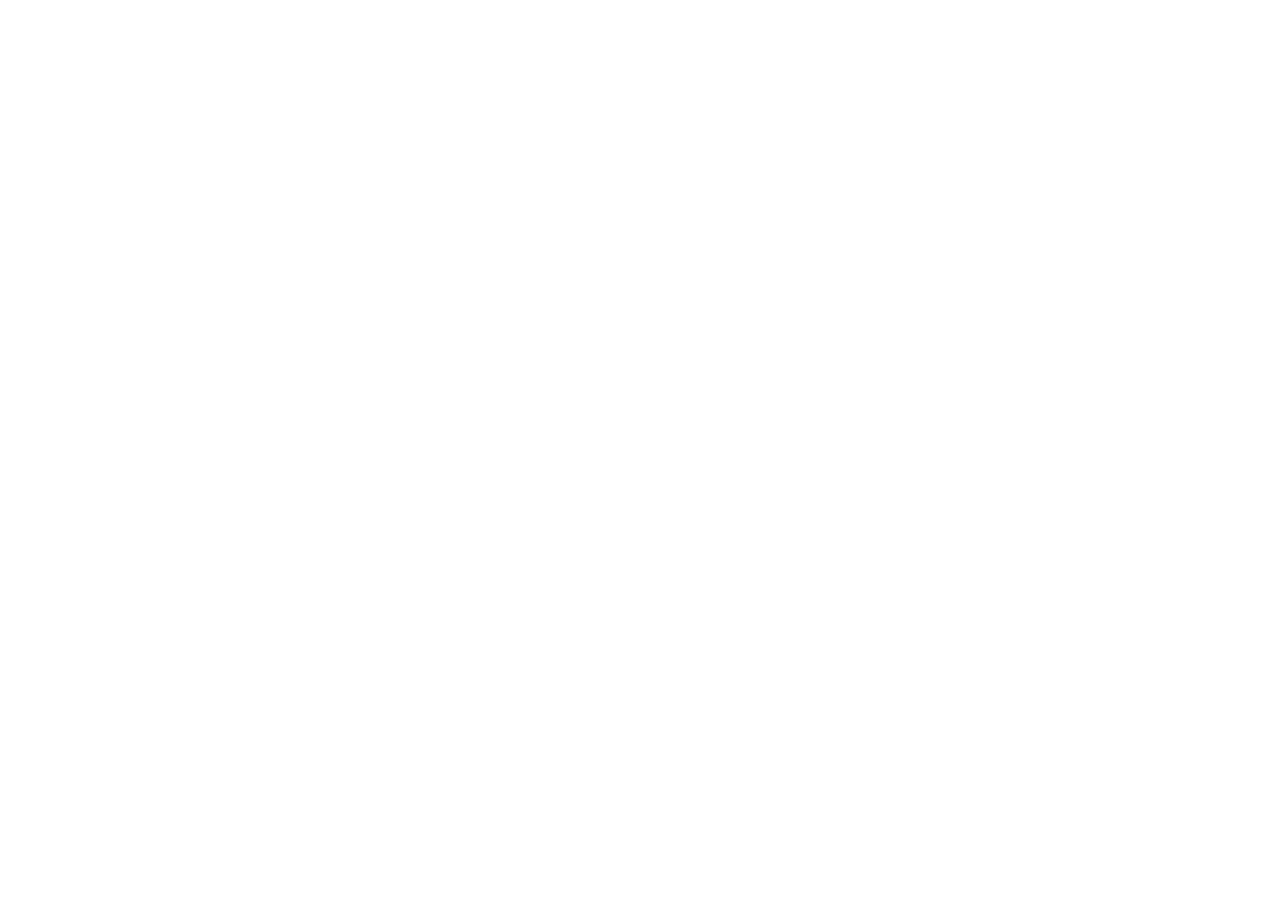
==== index.html @ e2d51957 "Initial commit. Before project begins." ====
<!DOCTYPE html>
<html lang="en">
<head>
    <meta charset="UTF-8">
    <meta name="viewport" content="width=device-width, initial-scale=1.0">
    <title>E-Commerce Website</title>
</head>
<body>
    
</body>
</html>
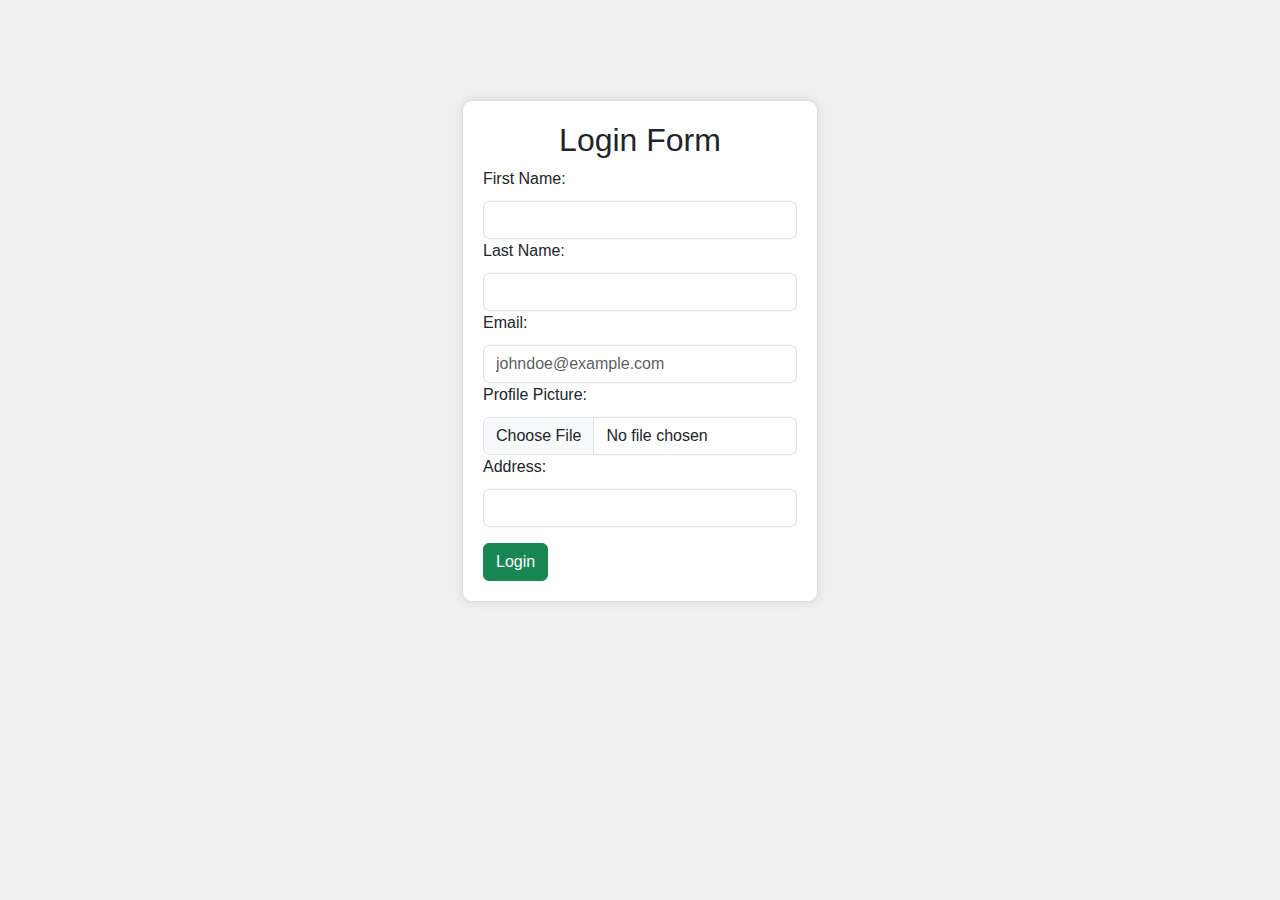
==== commit 85a022aa: "Update: Commit after signup of user, details is stored into localstorage then open dashboard. Dashbo" ====
--- a/index.html
+++ b/index.html
@@ -4,8 +4,56 @@
     <meta charset="UTF-8">
     <meta name="viewport" content="width=device-width, initial-scale=1.0">
     <title>E-Commerce Website</title>
+    <link href="https://cdn.jsdelivr.net/npm/bootstrap@5.3.3/dist/css/bootstrap.min.css" rel="stylesheet" integrity="sha384-QWTKZyjpPEjISv5WaRU9OFeRpok6YctnYmDr5pNlyT2bRjXh0JMhjY6hW+ALEwIH" crossorigin="anonymous">
+    <link rel="stylesheet" href="style.css">
 </head>
 <body>
+    <div class="container">
+        <div class="row justify-content-center">
+            <div class="col-md-4">
+                <div class="login-container">
+                    <h2 class="text-center">Login Form</h2>
+
+
+                    <form id="login-form">
+
+
+                        <div class="form-group">
+                            <label for="firstname" class="">First Name:</label>
+                            <input type="text" id="firstname" name="firstname" class="form-control">
+                        </div>
+
+
+                        <div class="form-group">
+                            <label for="lastname">Last Name:</label>
+                            <input type="text" id="lastname" name="lastname" class="form-control">
+                        </div>
+
+                        <div class="form-group">
+                            <label for="email">Email:</label>
+                            <input type="email" id="email" name="email" class="form-control" placeholder="johndoe@example.com">
+                        </div>
+
+                        <div class="form-group">
+                            <label for="image">Profile Picture:</label>
+                            <input type="file" id="image" name="image" class="form-control">
+                        </div>
+
+                        <div class="form-group">
+                            <label for="address">Address:</label>
+                            <input type="text" id="address" name="lastname" class="form-control">
+                        </div>
+
+
+                        <button type="" class="btn btn-success btn-block mt-3" onclick="getData()">Login</button>
+                    </form>
+                </div>
+            </div>
+        </div>
+    </div>
+
     
+    <script src="https://cdn.jsdelivr.net/npm/bootstrap@5.3.3/dist/js/bootstrap.bundle.min.js" integrity="sha384-YvpcrYf0tY3lHB60NNkmXc5s9fDVZLESaAA55NDzOxhy9GkcIdslK1eN7N6jIeHz" crossorigin="anonymous"></script>
+    <script src="script.js"></script>
 </body>
 </html>--- a/style.css
+++ b/style.css
@@ -0,0 +1,25 @@
+body {
+    font-family: Arial, sans-serif;
+    background-color: #f0f0f0;
+}
+
+.container {
+    margin-top: 100px;
+}
+
+.login-container {
+    padding: 20px;
+    background-color: #fff;
+    border: 1px solid #ddd;
+    border-radius: 10px;
+    box-shadow: 0 0 10px rgba(0, 0, 0, 0.1);
+}
+
+.form-control {
+    margin-top: 10px;
+}
+
+#error-message {
+    font-size: 14px;
+    margin-top: 10px;
+}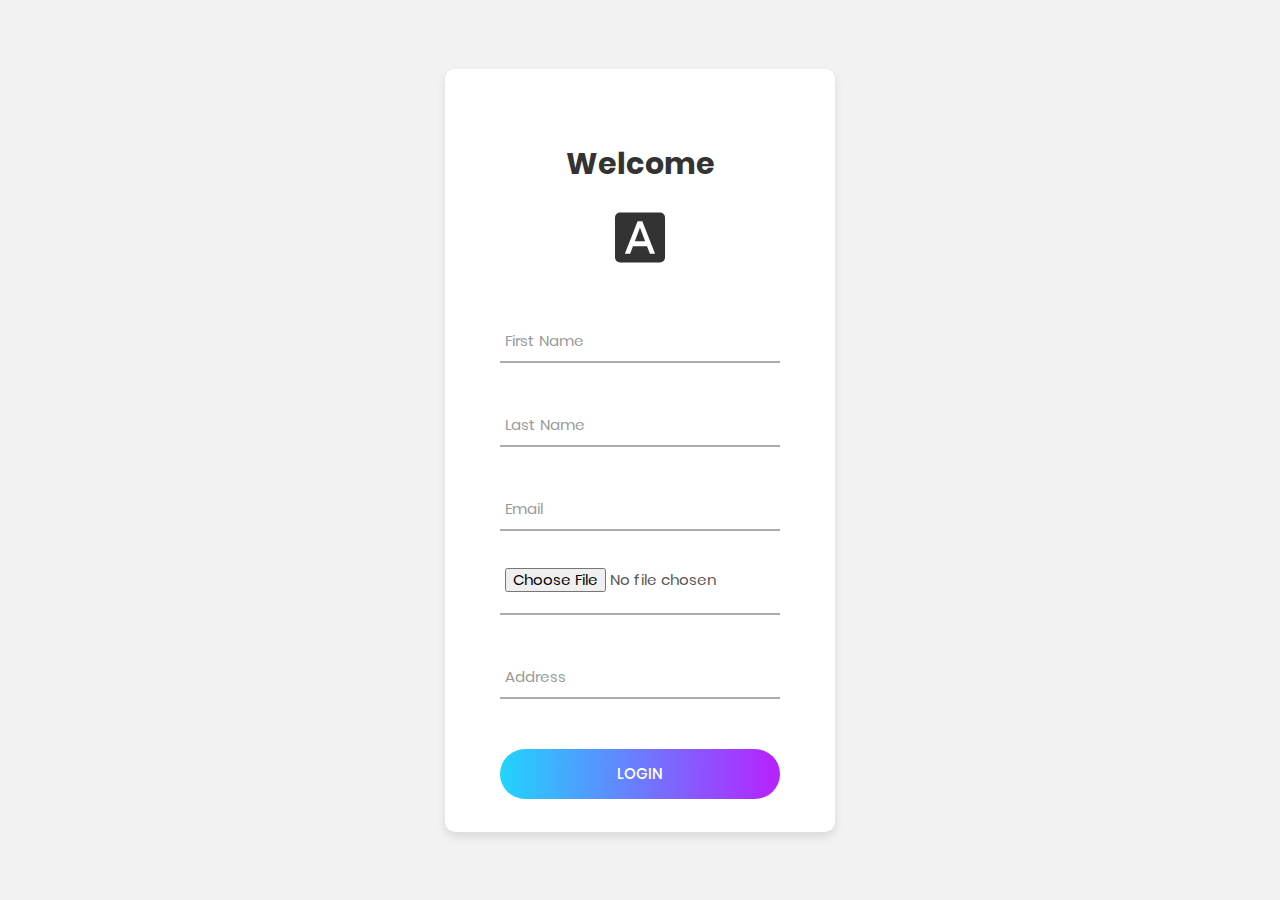
==== commit 1da5dd8c: "Update: Probably the final edit." ====
--- a/index.html
+++ b/index.html
@@ -4,54 +4,99 @@
     <meta charset="UTF-8">
     <meta name="viewport" content="width=device-width, initial-scale=1.0">
     <title>E-Commerce Website</title>
+
+    <link rel="shortcut icon" href="favicon.ico" type="image/x-icon">
+    <link rel="stylesheet" type="text/css" href="vendor/bootstrap/css/bootstrap.min.css">
+    <link rel="stylesheet" type="text/css" href="fonts/font-awesome-4.7.0/css/font-awesome.min.css">
+    <link rel="stylesheet" type="text/css" href="fonts/iconic/css/material-design-iconic-font.min.css">
+    <link rel="stylesheet" type="text/css" href="vendor/animate/animate.css">
+    <link rel="stylesheet" type="text/css" href="vendor/animsition/css/animsition.min.css">
+    <link rel="stylesheet" type="text/css" href="vendor/css-hamburgers/hamburgers.min.css">
+    <link rel="stylesheet" type="text/css" href="vendor/select2/select2.min.css">
+    <link rel="stylesheet" type="text/css" href="vendor/daterangepicker/daterangepicker.css">
+    <link rel="stylesheet" type="text/css" href="css/util.css">
+	<link rel="stylesheet" type="text/css" href="./css/main.css">
+
     <link href="https://cdn.jsdelivr.net/npm/bootstrap@5.3.3/dist/css/bootstrap.min.css" rel="stylesheet" integrity="sha384-QWTKZyjpPEjISv5WaRU9OFeRpok6YctnYmDr5pNlyT2bRjXh0JMhjY6hW+ALEwIH" crossorigin="anonymous">
     <link rel="stylesheet" href="style.css">
 </head>
 <body>
-    <div class="container">
-        <div class="row justify-content-center">
-            <div class="col-md-4">
-                <div class="login-container">
-                    <h2 class="text-center">Login Form</h2>
+    <div class="limiter">
+		<div class="container-login100">
+			<div class="wrap-login100">
+				<form class="login100-form validate-form" id="login-form">
+					<span class="login100-form-title p-b-26">
+						Welcome
+					</span>
+					<span class="login100-form-title p-b-48">
+						<i class="zmdi zmdi-font"></i>
+					</span>
 
 
-                    <form id="login-form">
+                    <div class="wrap-input100">
+						<input class="input100" type="text" name="firstname" id="firstname">
+						<span class="focus-input100" data-placeholder="First Name"></span>
+					</div>
+
+                    <div class="wrap-input100">
+						<input class="input100" type="text" name="lastname" id="lastname">
+						<span class="focus-input100" data-placeholder="Last Name"></span>
+					</div>
+
+                    <div class="wrap-input100 validate-input" data-validate = "Valid email is: a@b.c">
+						<input class="input100" type="text" name="email" id="email">
+						<span class="focus-input100" data-placeholder="Email"></span>
+					</div>
+
+                    <div class="wrap-input100">
+						<input class="input100" type="file" name="image" id="image">
+						<span class="focus-input100"></span>
+					</div>
+
+					<div class="wrap-input100">
+						<input class="input100" type="text" name="address" id="address">
+						<span class="focus-input100" data-placeholder="Address"></span>
+					</div>
+
+					<div class="container-login100-form-btn">
+						<div class="wrap-login100-form-btn">
+							<div class="login100-form-bgbtn"></div>
+							<button class="login100-form-btn" onclick="getData()">
+								Login
+							</button>
+						</div>
+					</div>
 
 
-                        <div class="form-group">
-                            <label for="firstname" class="">First Name:</label>
-                            <input type="text" id="firstname" name="firstname" class="form-control">
-                        </div>
+					<!-- <div class="text-center p-t-115">
+						<span class="txt1">
+							Don’t have an account?
+						</span>
+
+						<a class="txt2" href="#">
+							Sign Up
+						</a>
+					</div> -->
+				</form>
+			</div>
+		</div>
+	</div>
+
+    <div id="dropDownSelect1"></div>
 
 
-                        <div class="form-group">
-                            <label for="lastname">Last Name:</label>
-                            <input type="text" id="lastname" name="lastname" class="form-control">
-                        </div>
 
-                        <div class="form-group">
-                            <label for="email">Email:</label>
-                            <input type="email" id="email" name="email" class="form-control" placeholder="johndoe@example.com">
-                        </div>
+    
 
-                        <div class="form-group">
-                            <label for="image">Profile Picture:</label>
-                            <input type="file" id="image" name="image" class="form-control">
-                        </div>
-
-                        <div class="form-group">
-                            <label for="address">Address:</label>
-                            <input type="text" id="address" name="lastname" class="form-control">
-                        </div>
-
-
-                        <button type="" class="btn btn-success btn-block mt-3" onclick="getData()">Login</button>
-                    </form>
-                </div>
-            </div>
-        </div>
-    </div>
-
+    <script src="./vendor/jquery/jquery-3.2.1.min.js"></script>
+    <script src="./vendor/animsition/js/animsition.min.js"></script>
+    <script src="vendor/bootstrap/js/popper.js"></script>
+	<script src="vendor/bootstrap/js/bootstrap.min.js"></script>
+    <script src="vendor/select2/select2.min.js"></script>
+    <script src="vendor/daterangepicker/moment.min.js"></script>
+	<script src="vendor/daterangepicker/daterangepicker.js"></script>
+    <script src="vendor/countdowntime/countdowntime.js"></script>
+    <script src="js/main.js"></script>
     
     <script src="https://cdn.jsdelivr.net/npm/bootstrap@5.3.3/dist/js/bootstrap.bundle.min.js" integrity="sha384-YvpcrYf0tY3lHB60NNkmXc5s9fDVZLESaAA55NDzOxhy9GkcIdslK1eN7N6jIeHz" crossorigin="anonymous"></script>
     <script src="script.js"></script>
--- a/fonts/iconic/css/material-design-iconic-font.min.css
+++ b/fonts/iconic/css/material-design-iconic-font.min.css
@@ -0,0 +1 @@
+@font-face{font-family:Material-Design-Iconic-Font;src:url(../fonts/Material-Design-Iconic-Font.woff2?v=2.2.0) format('woff2'),url(../fonts/Material-Design-Iconic-Font.woff?v=2.2.0) format('woff'),url(../fonts/Material-Design-Iconic-Font.ttf?v=2.2.0) format('truetype')}.zmdi{display:inline-block;font:normal normal normal 14px/1 'Material-Design-Iconic-Font';font-size:inherit;text-rendering:auto;-webkit-font-smoothing:antialiased;-moz-osx-font-smoothing:grayscale}.zmdi-hc-lg{font-size:1.33333333em;line-height:.75em;vertical-align:-15%}.zmdi-hc-2x{font-size:2em}.zmdi-hc-3x{font-size:3em}.zmdi-hc-4x{font-size:4em}.zmdi-hc-5x{font-size:5em}.zmdi-hc-fw{width:1.28571429em;text-align:center}.zmdi-hc-ul{padding-left:0;margin-left:2.14285714em;list-style-type:none}.zmdi-hc-ul>li{position:relative}.zmdi-hc-li{position:absolute;left:-2.14285714em;width:2.14285714em;top:.14285714em;text-align:center}.zmdi-hc-li.zmdi-hc-lg{left:-1.85714286em}.zmdi-hc-border{padding:.1em .25em;border:solid .1em #9e9e9e;border-radius:2px}.zmdi-hc-border-circle{padding:.1em .25em;border:solid .1em #9e9e9e;border-radius:50%}.zmdi.pull-left{float:left;margin-right:.15em}.zmdi.pull-right{float:right;margin-left:.15em}.zmdi-hc-spin{-webkit-animation:zmdi-spin 1.5s infinite linear;animation:zmdi-spin 1.5s infinite linear}.zmdi-hc-spin-reverse{-webkit-animation:zmdi-spin-reverse 1.5s infinite linear;animation:zmdi-spin-reverse 1.5s infinite linear}@-webkit-keyframes zmdi-spin{0%{-webkit-transform:rotate(0deg);transform:rotate(0deg)}100%{-webkit-transform:rotate(359deg);transform:rotate(359deg)}}@keyframes zmdi-spin{0%{-webkit-transform:rotate(0deg);transform:rotate(0deg)}100%{-webkit-transform:rotate(359deg);transform:rotate(359deg)}}@-webkit-keyframes zmdi-spin-reverse{0%{-webkit-transform:rotate(0deg);transform:rotate(0deg)}100%{-webkit-transform:rotate(-359deg);transform:rotate(-359deg)}}@keyframes zmdi-spin-reverse{0%{-webkit-transform:rotate(0deg);transform:rotate(0deg)}100%{-webkit-transform:rotate(-359deg);transform:rotate(-359deg)}}.zmdi-hc-rotate-90{-webkit-transform:rotate(90deg);-ms-transform:rotate(90deg);transform:rotate(90deg)}.zmdi-hc-rotate-180{-webkit-transform:rotate(180deg);-ms-transform:rotate(180deg);transform:rotate(180deg)}.zmdi-hc-rotate-270{-webkit-transform:rotate(270deg);-ms-transform:rotate(270deg);transform:rotate(270deg)}.zmdi-hc-flip-horizontal{-webkit-transform:scale(-1,1);-ms-transform:scale(-1,1);transform:scale(-1,1)}.zmdi-hc-flip-vertical{-webkit-transform:scale(1,-1);-ms-transform:scale(1,-1);transform:scale(1,-1)}.zmdi-hc-stack{position:relative;display:inline-block;width:2em;height:2em;line-height:2em;vertical-align:middle}.zmdi-hc-stack-1x,.zmdi-hc-stack-2x{position:absolute;left:0;width:100%;text-align:center}.zmdi-hc-stack-1x{line-height:inherit}.zmdi-hc-stack-2x{font-size:2em}.zmdi-hc-inverse{color:#fff}.zmdi-3d-rotation:before{content:'\f101'}.zmdi-airplane-off:before{content:'\f102'}.zmdi-airplane:before{content:'\f103'}.zmdi-album:before{content:'\f104'}.zmdi-archive:before{content:'\f105'}.zmdi-assignment-account:before{content:'\f106'}.zmdi-assignment-alert:before{content:'\f107'}.zmdi-assignment-check:before{content:'\f108'}.zmdi-assignment-o:before{content:'\f109'}.zmdi-assignment-return:before{content:'\f10a'}.zmdi-assignment-returned:before{content:'\f10b'}.zmdi-assignment:before{content:'\f10c'}.zmdi-attachment-alt:before{content:'\f10d'}.zmdi-attachment:before{content:'\f10e'}.zmdi-audio:before{content:'\f10f'}.zmdi-badge-check:before{content:'\f110'}.zmdi-balance-wallet:before{content:'\f111'}.zmdi-balance:before{content:'\f112'}.zmdi-battery-alert:before{content:'\f113'}.zmdi-battery-flash:before{content:'\f114'}.zmdi-battery-unknown:before{content:'\f115'}.zmdi-battery:before{content:'\f116'}.zmdi-bike:before{content:'\f117'}.zmdi-block-alt:before{content:'\f118'}.zmdi-block:before{content:'\f119'}.zmdi-boat:before{content:'\f11a'}.zmdi-book-image:before{content:'\f11b'}.zmdi-book:before{content:'\f11c'}.zmdi-bookmark-outline:before{content:'\f11d'}.zmdi-bookmark:before{content:'\f11e'}.zmdi-brush:before{content:'\f11f'}.zmdi-bug:before{content:'\f120'}.zmdi-bus:before{content:'\f121'}.zmdi-cake:before{content:'\f122'}.zmdi-car-taxi:before{content:'\f123'}.zmdi-car-wash:before{content:'\f124'}.zmdi-car:before{content:'\f125'}.zmdi-card-giftcard:before{content:'\f126'}.zmdi-card-membership:before{content:'\f127'}.zmdi-card-travel:before{content:'\f128'}.zmdi-card:before{content:'\f129'}.zmdi-case-check:before{content:'\f12a'}.zmdi-case-download:before{content:'\f12b'}.zmdi-case-play:before{content:'\f12c'}.zmdi-case:before{content:'\f12d'}.zmdi-cast-connected:before{content:'\f12e'}.zmdi-cast:before{content:'\f12f'}.zmdi-chart-donut:before{content:'\f130'}.zmdi-chart:before{content:'\f131'}.zmdi-city-alt:before{content:'\f132'}.zmdi-city:before{content:'\f133'}.zmdi-close-circle-o:before{content:'\f134'}.zmdi-close-circle:before{content:'\f135'}.zmdi-close:before{content:'\f136'}.zmdi-cocktail:before{content:'\f137'}.zmdi-code-setting:before{content:'\f138'}.zmdi-code-smartphone:before{content:'\f139'}.zmdi-code:before{content:'\f13a'}.zmdi-coffee:before{content:'\f13b'}.zmdi-collection-bookmark:before{content:'\f13c'}.zmdi-collection-case-play:before{content:'\f13d'}.zmdi-collection-folder-image:before{content:'\f13e'}.zmdi-collection-image-o:before{content:'\f13f'}.zmdi-collection-image:before{content:'\f140'}.zmdi-collection-item-1:before{content:'\f141'}.zmdi-collection-item-2:before{content:'\f142'}.zmdi-collection-item-3:before{content:'\f143'}.zmdi-collection-item-4:before{content:'\f144'}.zmdi-collection-item-5:before{content:'\f145'}.zmdi-collection-item-6:before{content:'\f146'}.zmdi-collection-item-7:before{content:'\f147'}.zmdi-collection-item-8:before{content:'\f148'}.zmdi-collection-item-9-plus:before{content:'\f149'}.zmdi-collection-item-9:before{content:'\f14a'}.zmdi-collection-item:before{content:'\f14b'}.zmdi-collection-music:before{content:'\f14c'}.zmdi-collection-pdf:before{content:'\f14d'}.zmdi-collection-plus:before{content:'\f14e'}.zmdi-collection-speaker:before{content:'\f14f'}.zmdi-collection-text:before{content:'\f150'}.zmdi-collection-video:before{content:'\f151'}.zmdi-compass:before{content:'\f152'}.zmdi-cutlery:before{content:'\f153'}.zmdi-delete:before{content:'\f154'}.zmdi-dialpad:before{content:'\f155'}.zmdi-dns:before{content:'\f156'}.zmdi-drink:before{content:'\f157'}.zmdi-edit:before{content:'\f158'}.zmdi-email-open:before{content:'\f159'}.zmdi-email:before{content:'\f15a'}.zmdi-eye-off:before{content:'\f15b'}.zmdi-eye:before{content:'\f15c'}.zmdi-eyedropper:before{content:'\f15d'}.zmdi-favorite-outline:before{content:'\f15e'}.zmdi-favorite:before{content:'\f15f'}.zmdi-filter-list:before{content:'\f160'}.zmdi-fire:before{content:'\f161'}.zmdi-flag:before{content:'\f162'}.zmdi-flare:before{content:'\f163'}.zmdi-flash-auto:before{content:'\f164'}.zmdi-flash-off:before{content:'\f165'}.zmdi-flash:before{content:'\f166'}.zmdi-flip:before{content:'\f167'}.zmdi-flower-alt:before{content:'\f168'}.zmdi-flower:before{content:'\f169'}.zmdi-font:before{content:'\f16a'}.zmdi-fullscreen-alt:before{content:'\f16b'}.zmdi-fullscreen-exit:before{content:'\f16c'}.zmdi-fullscreen:before{content:'\f16d'}.zmdi-functions:before{content:'\f16e'}.zmdi-gas-station:before{content:'\f16f'}.zmdi-gesture:before{content:'\f170'}.zmdi-globe-alt:before{content:'\f171'}.zmdi-globe-lock:before{content:'\f172'}.zmdi-globe:before{content:'\f173'}.zmdi-graduation-cap:before{content:'\f174'}.zmdi-home:before{content:'\f175'}.zmdi-hospital-alt:before{content:'\f176'}.zmdi-hospital:before{content:'\f177'}.zmdi-hotel:before{content:'\f178'}.zmdi-hourglass-alt:before{content:'\f179'}.zmdi-hourglass-outline:before{content:'\f17a'}.zmdi-hourglass:before{content:'\f17b'}.zmdi-http:before{content:'\f17c'}.zmdi-image-alt:before{content:'\f17d'}.zmdi-image-o:before{content:'\f17e'}.zmdi-image:before{content:'\f17f'}.zmdi-inbox:before{content:'\f180'}.zmdi-invert-colors-off:before{content:'\f181'}.zmdi-invert-colors:before{content:'\f182'}.zmdi-key:before{content:'\f183'}.zmdi-label-alt-outline:before{content:'\f184'}.zmdi-label-alt:before{content:'\f185'}.zmdi-label-heart:before{content:'\f186'}.zmdi-label:before{content:'\f187'}.zmdi-labels:before{content:'\f188'}.zmdi-lamp:before{content:'\f189'}.zmdi-landscape:before{content:'\f18a'}.zmdi-layers-off:before{content:'\f18b'}.zmdi-layers:before{content:'\f18c'}.zmdi-library:before{content:'\f18d'}.zmdi-link:before{content:'\f18e'}.zmdi-lock-open:before{content:'\f18f'}.zmdi-lock-outline:before{content:'\f190'}.zmdi-lock:before{content:'\f191'}.zmdi-mail-reply-all:before{content:'\f192'}.zmdi-mail-reply:before{content:'\f193'}.zmdi-mail-send:before{content:'\f194'}.zmdi-mall:before{content:'\f195'}.zmdi-map:before{content:'\f196'}.zmdi-menu:before{content:'\f197'}.zmdi-money-box:before{content:'\f198'}.zmdi-money-off:before{content:'\f199'}.zmdi-money:before{content:'\f19a'}.zmdi-more-vert:before{content:'\f19b'}.zmdi-more:before{content:'\f19c'}.zmdi-movie-alt:before{content:'\f19d'}.zmdi-movie:before{content:'\f19e'}.zmdi-nature-people:before{content:'\f19f'}.zmdi-nature:before{content:'\f1a0'}.zmdi-navigation:before{content:'\f1a1'}.zmdi-open-in-browser:before{content:'\f1a2'}.zmdi-open-in-new:before{content:'\f1a3'}.zmdi-palette:before{content:'\f1a4'}.zmdi-parking:before{content:'\f1a5'}.zmdi-pin-account:before{content:'\f1a6'}.zmdi-pin-assistant:before{content:'\f1a7'}.zmdi-pin-drop:before{content:'\f1a8'}.zmdi-pin-help:before{content:'\f1a9'}.zmdi-pin-off:before{content:'\f1aa'}.zmdi-pin:before{content:'\f1ab'}.zmdi-pizza:before{content:'\f1ac'}.zmdi-plaster:before{content:'\f1ad'}.zmdi-power-setting:before{content:'\f1ae'}.zmdi-power:before{content:'\f1af'}.zmdi-print:before{content:'\f1b0'}.zmdi-puzzle-piece:before{content:'\f1b1'}.zmdi-quote:before{content:'\f1b2'}.zmdi-railway:before{content:'\f1b3'}.zmdi-receipt:before{content:'\f1b4'}.zmdi-refresh-alt:before{content:'\f1b5'}.zmdi-refresh-sync-alert:before{content:'\f1b6'}.zmdi-refresh-sync-off:before{content:'\f1b7'}.zmdi-refresh-sync:before{content:'\f1b8'}.zmdi-refresh:before{content:'\f1b9'}.zmdi-roller:before{content:'\f1ba'}.zmdi-ruler:before{content:'\f1bb'}.zmdi-scissors:before{content:'\f1bc'}.zmdi-screen-rotation-lock:before{content:'\f1bd'}.zmdi-screen-rotation:before{content:'\f1be'}.zmdi-search-for:before{content:'\f1bf'}.zmdi-search-in-file:before{content:'\f1c0'}.zmdi-search-in-page:before{content:'\f1c1'}.zmdi-search-replace:before{content:'\f1c2'}.zmdi-search:before{content:'\f1c3'}.zmdi-seat:before{content:'\f1c4'}.zmdi-settings-square:before{content:'\f1c5'}.zmdi-settings:before{content:'\f1c6'}.zmdi-shield-check:before{content:'\f1c7'}.zmdi-shield-security:before{content:'\f1c8'}.zmdi-shopping-basket:before{content:'\f1c9'}.zmdi-shopping-cart-plus:before{content:'\f1ca'}.zmdi-shopping-cart:before{content:'\f1cb'}.zmdi-sign-in:before{content:'\f1cc'}.zmdi-sort-amount-asc:before{content:'\f1cd'}.zmdi-sort-amount-desc:before{content:'\f1ce'}.zmdi-sort-asc:before{content:'\f1cf'}.zmdi-sort-desc:before{content:'\f1d0'}.zmdi-spellcheck:before{content:'\f1d1'}.zmdi-storage:before{content:'\f1d2'}.zmdi-store-24:before{content:'\f1d3'}.zmdi-store:before{content:'\f1d4'}.zmdi-subway:before{content:'\f1d5'}.zmdi-sun:before{content:'\f1d6'}.zmdi-tab-unselected:before{content:'\f1d7'}.zmdi-tab:before{content:'\f1d8'}.zmdi-tag-close:before{content:'\f1d9'}.zmdi-tag-more:before{content:'\f1da'}.zmdi-tag:before{content:'\f1db'}.zmdi-thumb-down:before{content:'\f1dc'}.zmdi-thumb-up-down:before{content:'\f1dd'}.zmdi-thumb-up:before{content:'\f1de'}.zmdi-ticket-star:before{content:'\f1df'}.zmdi-toll:before{content:'\f1e0'}.zmdi-toys:before{content:'\f1e1'}.zmdi-traffic:before{content:'\f1e2'}.zmdi-translate:before{content:'\f1e3'}.zmdi-triangle-down:before{content:'\f1e4'}.zmdi-triangle-up:before{content:'\f1e5'}.zmdi-truck:before{content:'\f1e6'}.zmdi-turning-sign:before{content:'\f1e7'}.zmdi-wallpaper:before{content:'\f1e8'}.zmdi-washing-machine:before{content:'\f1e9'}.zmdi-window-maximize:before{content:'\f1ea'}.zmdi-window-minimize:before{content:'\f1eb'}.zmdi-window-restore:before{content:'\f1ec'}.zmdi-wrench:before{content:'\f1ed'}.zmdi-zoom-in:before{content:'\f1ee'}.zmdi-zoom-out:before{content:'\f1ef'}.zmdi-alert-circle-o:before{content:'\f1f0'}.zmdi-alert-circle:before{content:'\f1f1'}.zmdi-alert-octagon:before{content:'\f1f2'}.zmdi-alert-polygon:before{content:'\f1f3'}.zmdi-alert-triangle:before{content:'\f1f4'}.zmdi-help-outline:before{content:'\f1f5'}.zmdi-help:before{content:'\f1f6'}.zmdi-info-outline:before{content:'\f1f7'}.zmdi-info:before{content:'\f1f8'}.zmdi-notifications-active:before{content:'\f1f9'}.zmdi-notifications-add:before{content:'\f1fa'}.zmdi-notifications-none:before{content:'\f1fb'}.zmdi-notifications-off:before{content:'\f1fc'}.zmdi-notifications-paused:before{content:'\f1fd'}.zmdi-notifications:before{content:'\f1fe'}.zmdi-account-add:before{content:'\f1ff'}.zmdi-account-box-mail:before{content:'\f200'}.zmdi-account-box-o:before{content:'\f201'}.zmdi-account-box-phone:before{content:'\f202'}.zmdi-account-box:before{content:'\f203'}.zmdi-account-calendar:before{content:'\f204'}.zmdi-account-circle:before{content:'\f205'}.zmdi-account-o:before{content:'\f206'}.zmdi-account:before{content:'\f207'}.zmdi-accounts-add:before{content:'\f208'}.zmdi-accounts-alt:before{content:'\f209'}.zmdi-accounts-list-alt:before{content:'\f20a'}.zmdi-accounts-list:before{content:'\f20b'}.zmdi-accounts-outline:before{content:'\f20c'}.zmdi-accounts:before{content:'\f20d'}.zmdi-face:before{content:'\f20e'}.zmdi-female:before{content:'\f20f'}.zmdi-male-alt:before{content:'\f210'}.zmdi-male-female:before{content:'\f211'}.zmdi-male:before{content:'\f212'}.zmdi-mood-bad:before{content:'\f213'}.zmdi-mood:before{content:'\f214'}.zmdi-run:before{content:'\f215'}.zmdi-walk:before{content:'\f216'}.zmdi-cloud-box:before{content:'\f217'}.zmdi-cloud-circle:before{content:'\f218'}.zmdi-cloud-done:before{content:'\f219'}.zmdi-cloud-download:before{content:'\f21a'}.zmdi-cloud-off:before{content:'\f21b'}.zmdi-cloud-outline-alt:before{content:'\f21c'}.zmdi-cloud-outline:before{content:'\f21d'}.zmdi-cloud-upload:before{content:'\f21e'}.zmdi-cloud:before{content:'\f21f'}.zmdi-download:before{content:'\f220'}.zmdi-file-plus:before{content:'\f221'}.zmdi-file-text:before{content:'\f222'}.zmdi-file:before{content:'\f223'}.zmdi-folder-outline:before{content:'\f224'}.zmdi-folder-person:before{content:'\f225'}.zmdi-folder-star-alt:before{content:'\f226'}.zmdi-folder-star:before{content:'\f227'}.zmdi-folder:before{content:'\f228'}.zmdi-gif:before{content:'\f229'}.zmdi-upload:before{content:'\f22a'}.zmdi-border-all:before{content:'\f22b'}.zmdi-border-bottom:before{content:'\f22c'}.zmdi-border-clear:before{content:'\f22d'}.zmdi-border-color:before{content:'\f22e'}.zmdi-border-horizontal:before{content:'\f22f'}.zmdi-border-inner:before{content:'\f230'}.zmdi-border-left:before{content:'\f231'}.zmdi-border-outer:before{content:'\f232'}.zmdi-border-right:before{content:'\f233'}.zmdi-border-style:before{content:'\f234'}.zmdi-border-top:before{content:'\f235'}.zmdi-border-vertical:before{content:'\f236'}.zmdi-copy:before{content:'\f237'}.zmdi-crop:before{content:'\f238'}.zmdi-format-align-center:before{content:'\f239'}.zmdi-format-align-justify:before{content:'\f23a'}.zmdi-format-align-left:before{content:'\f23b'}.zmdi-format-align-right:before{content:'\f23c'}.zmdi-format-bold:before{content:'\f23d'}.zmdi-format-clear-all:before{content:'\f23e'}.zmdi-format-clear:before{content:'\f23f'}.zmdi-format-color-fill:before{content:'\f240'}.zmdi-format-color-reset:before{content:'\f241'}.zmdi-format-color-text:before{content:'\f242'}.zmdi-format-indent-decrease:before{content:'\f243'}.zmdi-format-indent-increase:before{content:'\f244'}.zmdi-format-italic:before{content:'\f245'}.zmdi-format-line-spacing:before{content:'\f246'}.zmdi-format-list-bulleted:before{content:'\f247'}.zmdi-format-list-numbered:before{content:'\f248'}.zmdi-format-ltr:before{content:'\f249'}.zmdi-format-rtl:before{content:'\f24a'}.zmdi-format-size:before{content:'\f24b'}.zmdi-format-strikethrough-s:before{content:'\f24c'}.zmdi-format-strikethrough:before{content:'\f24d'}.zmdi-format-subject:before{content:'\f24e'}.zmdi-format-underlined:before{content:'\f24f'}.zmdi-format-valign-bottom:before{content:'\f250'}.zmdi-format-valign-center:before{content:'\f251'}.zmdi-format-valign-top:before{content:'\f252'}.zmdi-redo:before{content:'\f253'}.zmdi-select-all:before{content:'\f254'}.zmdi-space-bar:before{content:'\f255'}.zmdi-text-format:before{content:'\f256'}.zmdi-transform:before{content:'\f257'}.zmdi-undo:before{content:'\f258'}.zmdi-wrap-text:before{content:'\f259'}.zmdi-comment-alert:before{content:'\f25a'}.zmdi-comment-alt-text:before{content:'\f25b'}.zmdi-comment-alt:before{content:'\f25c'}.zmdi-comment-edit:before{content:'\f25d'}.zmdi-comment-image:before{content:'\f25e'}.zmdi-comment-list:before{content:'\f25f'}.zmdi-comment-more:before{content:'\f260'}.zmdi-comment-outline:before{content:'\f261'}.zmdi-comment-text-alt:before{content:'\f262'}.zmdi-comment-text:before{content:'\f263'}.zmdi-comment-video:before{content:'\f264'}.zmdi-comment:before{content:'\f265'}.zmdi-comments:before{content:'\f266'}.zmdi-check-all:before{content:'\f267'}.zmdi-check-circle-u:before{content:'\f268'}.zmdi-check-circle:before{content:'\f269'}.zmdi-check-square:before{content:'\f26a'}.zmdi-check:before{content:'\f26b'}.zmdi-circle-o:before{content:'\f26c'}.zmdi-circle:before{content:'\f26d'}.zmdi-dot-circle-alt:before{content:'\f26e'}.zmdi-dot-circle:before{content:'\f26f'}.zmdi-minus-circle-outline:before{content:'\f270'}.zmdi-minus-circle:before{content:'\f271'}.zmdi-minus-square:before{content:'\f272'}.zmdi-minus:before{content:'\f273'}.zmdi-plus-circle-o-duplicate:before{content:'\f274'}.zmdi-plus-circle-o:before{content:'\f275'}.zmdi-plus-circle:before{content:'\f276'}.zmdi-plus-square:before{content:'\f277'}.zmdi-plus:before{content:'\f278'}.zmdi-square-o:before{content:'\f279'}.zmdi-star-circle:before{content:'\f27a'}.zmdi-star-half:before{content:'\f27b'}.zmdi-star-outline:before{content:'\f27c'}.zmdi-star:before{content:'\f27d'}.zmdi-bluetooth-connected:before{content:'\f27e'}.zmdi-bluetooth-off:before{content:'\f27f'}.zmdi-bluetooth-search:before{content:'\f280'}.zmdi-bluetooth-setting:before{content:'\f281'}.zmdi-bluetooth:before{content:'\f282'}.zmdi-camera-add:before{content:'\f283'}.zmdi-camera-alt:before{content:'\f284'}.zmdi-camera-bw:before{content:'\f285'}.zmdi-camera-front:before{content:'\f286'}.zmdi-camera-mic:before{content:'\f287'}.zmdi-camera-party-mode:before{content:'\f288'}.zmdi-camera-rear:before{content:'\f289'}.zmdi-camera-roll:before{content:'\f28a'}.zmdi-camera-switch:before{content:'\f28b'}.zmdi-camera:before{content:'\f28c'}.zmdi-card-alert:before{content:'\f28d'}.zmdi-card-off:before{content:'\f28e'}.zmdi-card-sd:before{content:'\f28f'}.zmdi-card-sim:before{content:'\f290'}.zmdi-desktop-mac:before{content:'\f291'}.zmdi-desktop-windows:before{content:'\f292'}.zmdi-device-hub:before{content:'\f293'}.zmdi-devices-off:before{content:'\f294'}.zmdi-devices:before{content:'\f295'}.zmdi-dock:before{content:'\f296'}.zmdi-floppy:before{content:'\f297'}.zmdi-gamepad:before{content:'\f298'}.zmdi-gps-dot:before{content:'\f299'}.zmdi-gps-off:before{content:'\f29a'}.zmdi-gps:before{content:'\f29b'}.zmdi-headset-mic:before{content:'\f29c'}.zmdi-headset:before{content:'\f29d'}.zmdi-input-antenna:before{content:'\f29e'}.zmdi-input-composite:before{content:'\f29f'}.zmdi-input-hdmi:before{content:'\f2a0'}.zmdi-input-power:before{content:'\f2a1'}.zmdi-input-svideo:before{content:'\f2a2'}.zmdi-keyboard-hide:before{content:'\f2a3'}.zmdi-keyboard:before{content:'\f2a4'}.zmdi-laptop-chromebook:before{content:'\f2a5'}.zmdi-laptop-mac:before{content:'\f2a6'}.zmdi-laptop:before{content:'\f2a7'}.zmdi-mic-off:before{content:'\f2a8'}.zmdi-mic-outline:before{content:'\f2a9'}.zmdi-mic-setting:before{content:'\f2aa'}.zmdi-mic:before{content:'\f2ab'}.zmdi-mouse:before{content:'\f2ac'}.zmdi-network-alert:before{content:'\f2ad'}.zmdi-network-locked:before{content:'\f2ae'}.zmdi-network-off:before{content:'\f2af'}.zmdi-network-outline:before{content:'\f2b0'}.zmdi-network-setting:before{content:'\f2b1'}.zmdi-network:before{content:'\f2b2'}.zmdi-phone-bluetooth:before{content:'\f2b3'}.zmdi-phone-end:before{content:'\f2b4'}.zmdi-phone-forwarded:before{content:'\f2b5'}.zmdi-phone-in-talk:before{content:'\f2b6'}.zmdi-phone-locked:before{content:'\f2b7'}.zmdi-phone-missed:before{content:'\f2b8'}.zmdi-phone-msg:before{content:'\f2b9'}.zmdi-phone-paused:before{content:'\f2ba'}.zmdi-phone-ring:before{content:'\f2bb'}.zmdi-phone-setting:before{content:'\f2bc'}.zmdi-phone-sip:before{content:'\f2bd'}.zmdi-phone:before{content:'\f2be'}.zmdi-portable-wifi-changes:before{content:'\f2bf'}.zmdi-portable-wifi-off:before{content:'\f2c0'}.zmdi-portable-wifi:before{content:'\f2c1'}.zmdi-radio:before{content:'\f2c2'}.zmdi-reader:before{content:'\f2c3'}.zmdi-remote-control-alt:before{content:'\f2c4'}.zmdi-remote-control:before{content:'\f2c5'}.zmdi-router:before{content:'\f2c6'}.zmdi-scanner:before{content:'\f2c7'}.zmdi-smartphone-android:before{content:'\f2c8'}.zmdi-smartphone-download:before{content:'\f2c9'}.zmdi-smartphone-erase:before{content:'\f2ca'}.zmdi-smartphone-info:before{content:'\f2cb'}.zmdi-smartphone-iphone:before{content:'\f2cc'}.zmdi-smartphone-landscape-lock:before{content:'\f2cd'}.zmdi-smartphone-landscape:before{content:'\f2ce'}.zmdi-smartphone-lock:before{content:'\f2cf'}.zmdi-smartphone-portrait-lock:before{content:'\f2d0'}.zmdi-smartphone-ring:before{content:'\f2d1'}.zmdi-smartphone-setting:before{content:'\f2d2'}.zmdi-smartphone-setup:before{content:'\f2d3'}.zmdi-smartphone:before{content:'\f2d4'}.zmdi-speaker:before{content:'\f2d5'}.zmdi-tablet-android:before{content:'\f2d6'}.zmdi-tablet-mac:before{content:'\f2d7'}.zmdi-tablet:before{content:'\f2d8'}.zmdi-tv-alt-play:before{content:'\f2d9'}.zmdi-tv-list:before{content:'\f2da'}.zmdi-tv-play:before{content:'\f2db'}.zmdi-tv:before{content:'\f2dc'}.zmdi-usb:before{content:'\f2dd'}.zmdi-videocam-off:before{content:'\f2de'}.zmdi-videocam-switch:before{content:'\f2df'}.zmdi-videocam:before{content:'\f2e0'}.zmdi-watch:before{content:'\f2e1'}.zmdi-wifi-alt-2:before{content:'\f2e2'}.zmdi-wifi-alt:before{content:'\f2e3'}.zmdi-wifi-info:before{content:'\f2e4'}.zmdi-wifi-lock:before{content:'\f2e5'}.zmdi-wifi-off:before{content:'\f2e6'}.zmdi-wifi-outline:before{content:'\f2e7'}.zmdi-wifi:before{content:'\f2e8'}.zmdi-arrow-left-bottom:before{content:'\f2e9'}.zmdi-arrow-left:before{content:'\f2ea'}.zmdi-arrow-merge:before{content:'\f2eb'}.zmdi-arrow-missed:before{content:'\f2ec'}.zmdi-arrow-right-top:before{content:'\f2ed'}.zmdi-arrow-right:before{content:'\f2ee'}.zmdi-arrow-split:before{content:'\f2ef'}.zmdi-arrows:before{content:'\f2f0'}.zmdi-caret-down-circle:before{content:'\f2f1'}.zmdi-caret-down:before{content:'\f2f2'}.zmdi-caret-left-circle:before{content:'\f2f3'}.zmdi-caret-left:before{content:'\f2f4'}.zmdi-caret-right-circle:before{content:'\f2f5'}.zmdi-caret-right:before{content:'\f2f6'}.zmdi-caret-up-circle:before{content:'\f2f7'}.zmdi-caret-up:before{content:'\f2f8'}.zmdi-chevron-down:before{content:'\f2f9'}.zmdi-chevron-left:before{content:'\f2fa'}.zmdi-chevron-right:before{content:'\f2fb'}.zmdi-chevron-up:before{content:'\f2fc'}.zmdi-forward:before{content:'\f2fd'}.zmdi-long-arrow-down:before{content:'\f2fe'}.zmdi-long-arrow-left:before{content:'\f2ff'}.zmdi-long-arrow-return:before{content:'\f300'}.zmdi-long-arrow-right:before{content:'\f301'}.zmdi-long-arrow-tab:before{content:'\f302'}.zmdi-long-arrow-up:before{content:'\f303'}.zmdi-rotate-ccw:before{content:'\f304'}.zmdi-rotate-cw:before{content:'\f305'}.zmdi-rotate-left:before{content:'\f306'}.zmdi-rotate-right:before{content:'\f307'}.zmdi-square-down:before{content:'\f308'}.zmdi-square-right:before{content:'\f309'}.zmdi-swap-alt:before{content:'\f30a'}.zmdi-swap-vertical-circle:before{content:'\f30b'}.zmdi-swap-vertical:before{content:'\f30c'}.zmdi-swap:before{content:'\f30d'}.zmdi-trending-down:before{content:'\f30e'}.zmdi-trending-flat:before{content:'\f30f'}.zmdi-trending-up:before{content:'\f310'}.zmdi-unfold-less:before{content:'\f311'}.zmdi-unfold-more:before{content:'\f312'}.zmdi-apps:before{content:'\f313'}.zmdi-grid-off:before{content:'\f314'}.zmdi-grid:before{content:'\f315'}.zmdi-view-agenda:before{content:'\f316'}.zmdi-view-array:before{content:'\f317'}.zmdi-view-carousel:before{content:'\f318'}.zmdi-view-column:before{content:'\f319'}.zmdi-view-comfy:before{content:'\f31a'}.zmdi-view-compact:before{content:'\f31b'}.zmdi-view-dashboard:before{content:'\f31c'}.zmdi-view-day:before{content:'\f31d'}.zmdi-view-headline:before{content:'\f31e'}.zmdi-view-list-alt:before{content:'\f31f'}.zmdi-view-list:before{content:'\f320'}.zmdi-view-module:before{content:'\f321'}.zmdi-view-quilt:before{content:'\f322'}.zmdi-view-stream:before{content:'\f323'}.zmdi-view-subtitles:before{content:'\f324'}.zmdi-view-toc:before{content:'\f325'}.zmdi-view-web:before{content:'\f326'}.zmdi-view-week:before{content:'\f327'}.zmdi-widgets:before{content:'\f328'}.zmdi-alarm-check:before{content:'\f329'}.zmdi-alarm-off:before{content:'\f32a'}.zmdi-alarm-plus:before{content:'\f32b'}.zmdi-alarm-snooze:before{content:'\f32c'}.zmdi-alarm:before{content:'\f32d'}.zmdi-calendar-alt:before{content:'\f32e'}.zmdi-calendar-check:before{content:'\f32f'}.zmdi-calendar-close:before{content:'\f330'}.zmdi-calendar-note:before{content:'\f331'}.zmdi-calendar:before{content:'\f332'}.zmdi-time-countdown:before{content:'\f333'}.zmdi-time-interval:before{content:'\f334'}.zmdi-time-restore-setting:before{content:'\f335'}.zmdi-time-restore:before{content:'\f336'}.zmdi-time:before{content:'\f337'}.zmdi-timer-off:before{content:'\f338'}.zmdi-timer:before{content:'\f339'}.zmdi-android-alt:before{content:'\f33a'}.zmdi-android:before{content:'\f33b'}.zmdi-apple:before{content:'\f33c'}.zmdi-behance:before{content:'\f33d'}.zmdi-codepen:before{content:'\f33e'}.zmdi-dribbble:before{content:'\f33f'}.zmdi-dropbox:before{content:'\f340'}.zmdi-evernote:before{content:'\f341'}.zmdi-facebook-box:before{content:'\f342'}.zmdi-facebook:before{content:'\f343'}.zmdi-github-box:before{content:'\f344'}.zmdi-github:before{content:'\f345'}.zmdi-google-drive:before{content:'\f346'}.zmdi-google-earth:before{content:'\f347'}.zmdi-google-glass:before{content:'\f348'}.zmdi-google-maps:before{content:'\f349'}.zmdi-google-pages:before{content:'\f34a'}.zmdi-google-play:before{content:'\f34b'}.zmdi-google-plus-box:before{content:'\f34c'}.zmdi-google-plus:before{content:'\f34d'}.zmdi-google:before{content:'\f34e'}.zmdi-instagram:before{content:'\f34f'}.zmdi-language-css3:before{content:'\f350'}.zmdi-language-html5:before{content:'\f351'}.zmdi-language-javascript:before{content:'\f352'}.zmdi-language-python-alt:before{content:'\f353'}.zmdi-language-python:before{content:'\f354'}.zmdi-lastfm:before{content:'\f355'}.zmdi-linkedin-box:before{content:'\f356'}.zmdi-paypal:before{content:'\f357'}.zmdi-pinterest-box:before{content:'\f358'}.zmdi-pocket:before{content:'\f359'}.zmdi-polymer:before{content:'\f35a'}.zmdi-share:before{content:'\f35b'}.zmdi-stackoverflow:before{content:'\f35c'}.zmdi-steam-square:before{content:'\f35d'}.zmdi-steam:before{content:'\f35e'}.zmdi-twitter-box:before{content:'\f35f'}.zmdi-twitter:before{content:'\f360'}.zmdi-vk:before{content:'\f361'}.zmdi-wikipedia:before{content:'\f362'}.zmdi-windows:before{content:'\f363'}.zmdi-aspect-ratio-alt:before{content:'\f364'}.zmdi-aspect-ratio:before{content:'\f365'}.zmdi-blur-circular:before{content:'\f366'}.zmdi-blur-linear:before{content:'\f367'}.zmdi-blur-off:before{content:'\f368'}.zmdi-blur:before{content:'\f369'}.zmdi-brightness-2:before{content:'\f36a'}.zmdi-brightness-3:before{content:'\f36b'}.zmdi-brightness-4:before{content:'\f36c'}.zmdi-brightness-5:before{content:'\f36d'}.zmdi-brightness-6:before{content:'\f36e'}.zmdi-brightness-7:before{content:'\f36f'}.zmdi-brightness-auto:before{content:'\f370'}.zmdi-brightness-setting:before{content:'\f371'}.zmdi-broken-image:before{content:'\f372'}.zmdi-center-focus-strong:before{content:'\f373'}.zmdi-center-focus-weak:before{content:'\f374'}.zmdi-compare:before{content:'\f375'}.zmdi-crop-16-9:before{content:'\f376'}.zmdi-crop-3-2:before{content:'\f377'}.zmdi-crop-5-4:before{content:'\f378'}.zmdi-crop-7-5:before{content:'\f379'}.zmdi-crop-din:before{content:'\f37a'}.zmdi-crop-free:before{content:'\f37b'}.zmdi-crop-landscape:before{content:'\f37c'}.zmdi-crop-portrait:before{content:'\f37d'}.zmdi-crop-square:before{content:'\f37e'}.zmdi-exposure-alt:before{content:'\f37f'}.zmdi-exposure:before{content:'\f380'}.zmdi-filter-b-and-w:before{content:'\f381'}.zmdi-filter-center-focus:before{content:'\f382'}.zmdi-filter-frames:before{content:'\f383'}.zmdi-filter-tilt-shift:before{content:'\f384'}.zmdi-gradient:before{content:'\f385'}.zmdi-grain:before{content:'\f386'}.zmdi-graphic-eq:before{content:'\f387'}.zmdi-hdr-off:before{content:'\f388'}.zmdi-hdr-strong:before{content:'\f389'}.zmdi-hdr-weak:before{content:'\f38a'}.zmdi-hdr:before{content:'\f38b'}.zmdi-iridescent:before{content:'\f38c'}.zmdi-leak-off:before{content:'\f38d'}.zmdi-leak:before{content:'\f38e'}.zmdi-looks:before{content:'\f38f'}.zmdi-loupe:before{content:'\f390'}.zmdi-panorama-horizontal:before{content:'\f391'}.zmdi-panorama-vertical:before{content:'\f392'}.zmdi-panorama-wide-angle:before{content:'\f393'}.zmdi-photo-size-select-large:before{content:'\f394'}.zmdi-photo-size-select-small:before{content:'\f395'}.zmdi-picture-in-picture:before{content:'\f396'}.zmdi-slideshow:before{content:'\f397'}.zmdi-texture:before{content:'\f398'}.zmdi-tonality:before{content:'\f399'}.zmdi-vignette:before{content:'\f39a'}.zmdi-wb-auto:before{content:'\f39b'}.zmdi-eject-alt:before{content:'\f39c'}.zmdi-eject:before{content:'\f39d'}.zmdi-equalizer:before{content:'\f39e'}.zmdi-fast-forward:before{content:'\f39f'}.zmdi-fast-rewind:before{content:'\f3a0'}.zmdi-forward-10:before{content:'\f3a1'}.zmdi-forward-30:before{content:'\f3a2'}.zmdi-forward-5:before{content:'\f3a3'}.zmdi-hearing:before{content:'\f3a4'}.zmdi-pause-circle-outline:before{content:'\f3a5'}.zmdi-pause-circle:before{content:'\f3a6'}.zmdi-pause:before{content:'\f3a7'}.zmdi-play-circle-outline:before{content:'\f3a8'}.zmdi-play-circle:before{content:'\f3a9'}.zmdi-play:before{content:'\f3aa'}.zmdi-playlist-audio:before{content:'\f3ab'}.zmdi-playlist-plus:before{content:'\f3ac'}.zmdi-repeat-one:before{content:'\f3ad'}.zmdi-repeat:before{content:'\f3ae'}.zmdi-replay-10:before{content:'\f3af'}.zmdi-replay-30:before{content:'\f3b0'}.zmdi-replay-5:before{content:'\f3b1'}.zmdi-replay:before{content:'\f3b2'}.zmdi-shuffle:before{content:'\f3b3'}.zmdi-skip-next:before{content:'\f3b4'}.zmdi-skip-previous:before{content:'\f3b5'}.zmdi-stop:before{content:'\f3b6'}.zmdi-surround-sound:before{content:'\f3b7'}.zmdi-tune:before{content:'\f3b8'}.zmdi-volume-down:before{content:'\f3b9'}.zmdi-volume-mute:before{content:'\f3ba'}.zmdi-volume-off:before{content:'\f3bb'}.zmdi-volume-up:before{content:'\f3bc'}.zmdi-n-1-square:before{content:'\f3bd'}.zmdi-n-2-square:before{content:'\f3be'}.zmdi-n-3-square:before{content:'\f3bf'}.zmdi-n-4-square:before{content:'\f3c0'}.zmdi-n-5-square:before{content:'\f3c1'}.zmdi-n-6-square:before{content:'\f3c2'}.zmdi-neg-1:before{content:'\f3c3'}.zmdi-neg-2:before{content:'\f3c4'}.zmdi-plus-1:before{content:'\f3c5'}.zmdi-plus-2:before{content:'\f3c6'}.zmdi-sec-10:before{content:'\f3c7'}.zmdi-sec-3:before{content:'\f3c8'}.zmdi-zero:before{content:'\f3c9'}.zmdi-airline-seat-flat-angled:before{content:'\f3ca'}.zmdi-airline-seat-flat:before{content:'\f3cb'}.zmdi-airline-seat-individual-suite:before{content:'\f3cc'}.zmdi-airline-seat-legroom-extra:before{content:'\f3cd'}.zmdi-airline-seat-legroom-normal:before{content:'\f3ce'}.zmdi-airline-seat-legroom-reduced:before{content:'\f3cf'}.zmdi-airline-seat-recline-extra:before{content:'\f3d0'}.zmdi-airline-seat-recline-normal:before{content:'\f3d1'}.zmdi-airplay:before{content:'\f3d2'}.zmdi-closed-caption:before{content:'\f3d3'}.zmdi-confirmation-number:before{content:'\f3d4'}.zmdi-developer-board:before{content:'\f3d5'}.zmdi-disc-full:before{content:'\f3d6'}.zmdi-explicit:before{content:'\f3d7'}.zmdi-flight-land:before{content:'\f3d8'}.zmdi-flight-takeoff:before{content:'\f3d9'}.zmdi-flip-to-back:before{content:'\f3da'}.zmdi-flip-to-front:before{content:'\f3db'}.zmdi-group-work:before{content:'\f3dc'}.zmdi-hd:before{content:'\f3dd'}.zmdi-hq:before{content:'\f3de'}.zmdi-markunread-mailbox:before{content:'\f3df'}.zmdi-memory:before{content:'\f3e0'}.zmdi-nfc:before{content:'\f3e1'}.zmdi-play-for-work:before{content:'\f3e2'}.zmdi-power-input:before{content:'\f3e3'}.zmdi-present-to-all:before{content:'\f3e4'}.zmdi-satellite:before{content:'\f3e5'}.zmdi-tap-and-play:before{content:'\f3e6'}.zmdi-vibration:before{content:'\f3e7'}.zmdi-voicemail:before{content:'\f3e8'}.zmdi-group:before{content:'\f3e9'}.zmdi-rss:before{content:'\f3ea'}.zmdi-shape:before{content:'\f3eb'}.zmdi-spinner:before{content:'\f3ec'}.zmdi-ungroup:before{content:'\f3ed'}.zmdi-500px:before{content:'\f3ee'}.zmdi-8tracks:before{content:'\f3ef'}.zmdi-amazon:before{content:'\f3f0'}.zmdi-blogger:before{content:'\f3f1'}.zmdi-delicious:before{content:'\f3f2'}.zmdi-disqus:before{content:'\f3f3'}.zmdi-flattr:before{content:'\f3f4'}.zmdi-flickr:before{content:'\f3f5'}.zmdi-github-alt:before{content:'\f3f6'}.zmdi-google-old:before{content:'\f3f7'}.zmdi-linkedin:before{content:'\f3f8'}.zmdi-odnoklassniki:before{content:'\f3f9'}.zmdi-outlook:before{content:'\f3fa'}.zmdi-paypal-alt:before{content:'\f3fb'}.zmdi-pinterest:before{content:'\f3fc'}.zmdi-playstation:before{content:'\f3fd'}.zmdi-reddit:before{content:'\f3fe'}.zmdi-skype:before{content:'\f3ff'}.zmdi-slideshare:before{content:'\f400'}.zmdi-soundcloud:before{content:'\f401'}.zmdi-tumblr:before{content:'\f402'}.zmdi-twitch:before{content:'\f403'}.zmdi-vimeo:before{content:'\f404'}.zmdi-whatsapp:before{content:'\f405'}.zmdi-xbox:before{content:'\f406'}.zmdi-yahoo:before{content:'\f407'}.zmdi-youtube-play:before{content:'\f408'}.zmdi-youtube:before{content:'\f409'}.zmdi-3d-rotation:before{content:'\f101'}.zmdi-airplane-off:before{content:'\f102'}.zmdi-airplane:before{content:'\f103'}.zmdi-album:before{content:'\f104'}.zmdi-archive:before{content:'\f105'}.zmdi-assignment-account:before{content:'\f106'}.zmdi-assignment-alert:before{content:'\f107'}.zmdi-assignment-check:before{content:'\f108'}.zmdi-assignment-o:before{content:'\f109'}.zmdi-assignment-return:before{content:'\f10a'}.zmdi-assignment-returned:before{content:'\f10b'}.zmdi-assignment:before{content:'\f10c'}.zmdi-attachment-alt:before{content:'\f10d'}.zmdi-attachment:before{content:'\f10e'}.zmdi-audio:before{content:'\f10f'}.zmdi-badge-check:before{content:'\f110'}.zmdi-balance-wallet:before{content:'\f111'}.zmdi-balance:before{content:'\f112'}.zmdi-battery-alert:before{content:'\f113'}.zmdi-battery-flash:before{content:'\f114'}.zmdi-battery-unknown:before{content:'\f115'}.zmdi-battery:before{content:'\f116'}.zmdi-bike:before{content:'\f117'}.zmdi-block-alt:before{content:'\f118'}.zmdi-block:before{content:'\f119'}.zmdi-boat:before{content:'\f11a'}.zmdi-book-image:before{content:'\f11b'}.zmdi-book:before{content:'\f11c'}.zmdi-bookmark-outline:before{content:'\f11d'}.zmdi-bookmark:before{content:'\f11e'}.zmdi-brush:before{content:'\f11f'}.zmdi-bug:before{content:'\f120'}.zmdi-bus:before{content:'\f121'}.zmdi-cake:before{content:'\f122'}.zmdi-car-taxi:before{content:'\f123'}.zmdi-car-wash:before{content:'\f124'}.zmdi-car:before{content:'\f125'}.zmdi-card-giftcard:before{content:'\f126'}.zmdi-card-membership:before{content:'\f127'}.zmdi-card-travel:before{content:'\f128'}.zmdi-card:before{content:'\f129'}.zmdi-case-check:before{content:'\f12a'}.zmdi-case-download:before{content:'\f12b'}.zmdi-case-play:before{content:'\f12c'}.zmdi-case:before{content:'\f12d'}.zmdi-cast-connected:before{content:'\f12e'}.zmdi-cast:before{content:'\f12f'}.zmdi-chart-donut:before{content:'\f130'}.zmdi-chart:before{content:'\f131'}.zmdi-city-alt:before{content:'\f132'}.zmdi-city:before{content:'\f133'}.zmdi-close-circle-o:before{content:'\f134'}.zmdi-close-circle:before{content:'\f135'}.zmdi-close:before{content:'\f136'}.zmdi-cocktail:before{content:'\f137'}.zmdi-code-setting:before{content:'\f138'}.zmdi-code-smartphone:before{content:'\f139'}.zmdi-code:before{content:'\f13a'}.zmdi-coffee:before{content:'\f13b'}.zmdi-collection-bookmark:before{content:'\f13c'}.zmdi-collection-case-play:before{content:'\f13d'}.zmdi-collection-folder-image:before{content:'\f13e'}.zmdi-collection-image-o:before{content:'\f13f'}.zmdi-collection-image:before{content:'\f140'}.zmdi-collection-item-1:before{content:'\f141'}.zmdi-collection-item-2:before{content:'\f142'}.zmdi-collection-item-3:before{content:'\f143'}.zmdi-collection-item-4:before{content:'\f144'}.zmdi-collection-item-5:before{content:'\f145'}.zmdi-collection-item-6:before{content:'\f146'}.zmdi-collection-item-7:before{content:'\f147'}.zmdi-collection-item-8:before{content:'\f148'}.zmdi-collection-item-9-plus:before{content:'\f149'}.zmdi-collection-item-9:before{content:'\f14a'}.zmdi-collection-item:before{content:'\f14b'}.zmdi-collection-music:before{content:'\f14c'}.zmdi-collection-pdf:before{content:'\f14d'}.zmdi-collection-plus:before{content:'\f14e'}.zmdi-collection-speaker:before{content:'\f14f'}.zmdi-collection-text:before{content:'\f150'}.zmdi-collection-video:before{content:'\f151'}.zmdi-compass:before{content:'\f152'}.zmdi-cutlery:before{content:'\f153'}.zmdi-delete:before{content:'\f154'}.zmdi-dialpad:before{content:'\f155'}.zmdi-dns:before{content:'\f156'}.zmdi-drink:before{content:'\f157'}.zmdi-edit:before{content:'\f158'}.zmdi-email-open:before{content:'\f159'}.zmdi-email:before{content:'\f15a'}.zmdi-eye-off:before{content:'\f15b'}.zmdi-eye:before{content:'\f15c'}.zmdi-eyedropper:before{content:'\f15d'}.zmdi-favorite-outline:before{content:'\f15e'}.zmdi-favorite:before{content:'\f15f'}.zmdi-filter-list:before{content:'\f160'}.zmdi-fire:before{content:'\f161'}.zmdi-flag:before{content:'\f162'}.zmdi-flare:before{content:'\f163'}.zmdi-flash-auto:before{content:'\f164'}.zmdi-flash-off:before{content:'\f165'}.zmdi-flash:before{content:'\f166'}.zmdi-flip:before{content:'\f167'}.zmdi-flower-alt:before{content:'\f168'}.zmdi-flower:before{content:'\f169'}.zmdi-font:before{content:'\f16a'}.zmdi-fullscreen-alt:before{content:'\f16b'}.zmdi-fullscreen-exit:before{content:'\f16c'}.zmdi-fullscreen:before{content:'\f16d'}.zmdi-functions:before{content:'\f16e'}.zmdi-gas-station:before{content:'\f16f'}.zmdi-gesture:before{content:'\f170'}.zmdi-globe-alt:before{content:'\f171'}.zmdi-globe-lock:before{content:'\f172'}.zmdi-globe:before{content:'\f173'}.zmdi-graduation-cap:before{content:'\f174'}.zmdi-home:before{content:'\f175'}.zmdi-hospital-alt:before{content:'\f176'}.zmdi-hospital:before{content:'\f177'}.zmdi-hotel:before{content:'\f178'}.zmdi-hourglass-alt:before{content:'\f179'}.zmdi-hourglass-outline:before{content:'\f17a'}.zmdi-hourglass:before{content:'\f17b'}.zmdi-http:before{content:'\f17c'}.zmdi-image-alt:before{content:'\f17d'}.zmdi-image-o:before{content:'\f17e'}.zmdi-image:before{content:'\f17f'}.zmdi-inbox:before{content:'\f180'}.zmdi-invert-colors-off:before{content:'\f181'}.zmdi-invert-colors:before{content:'\f182'}.zmdi-key:before{content:'\f183'}.zmdi-label-alt-outline:before{content:'\f184'}.zmdi-label-alt:before{content:'\f185'}.zmdi-label-heart:before{content:'\f186'}.zmdi-label:before{content:'\f187'}.zmdi-labels:before{content:'\f188'}.zmdi-lamp:before{content:'\f189'}.zmdi-landscape:before{content:'\f18a'}.zmdi-layers-off:before{content:'\f18b'}.zmdi-layers:before{content:'\f18c'}.zmdi-library:before{content:'\f18d'}.zmdi-link:before{content:'\f18e'}.zmdi-lock-open:before{content:'\f18f'}.zmdi-lock-outline:before{content:'\f190'}.zmdi-lock:before{content:'\f191'}.zmdi-mail-reply-all:before{content:'\f192'}.zmdi-mail-reply:before{content:'\f193'}.zmdi-mail-send:before{content:'\f194'}.zmdi-mall:before{content:'\f195'}.zmdi-map:before{content:'\f196'}.zmdi-menu:before{content:'\f197'}.zmdi-money-box:before{content:'\f198'}.zmdi-money-off:before{content:'\f199'}.zmdi-money:before{content:'\f19a'}.zmdi-more-vert:before{content:'\f19b'}.zmdi-more:before{content:'\f19c'}.zmdi-movie-alt:before{content:'\f19d'}.zmdi-movie:before{content:'\f19e'}.zmdi-nature-people:before{content:'\f19f'}.zmdi-nature:before{content:'\f1a0'}.zmdi-navigation:before{content:'\f1a1'}.zmdi-open-in-browser:before{content:'\f1a2'}.zmdi-open-in-new:before{content:'\f1a3'}.zmdi-palette:before{content:'\f1a4'}.zmdi-parking:before{content:'\f1a5'}.zmdi-pin-account:before{content:'\f1a6'}.zmdi-pin-assistant:before{content:'\f1a7'}.zmdi-pin-drop:before{content:'\f1a8'}.zmdi-pin-help:before{content:'\f1a9'}.zmdi-pin-off:before{content:'\f1aa'}.zmdi-pin:before{content:'\f1ab'}.zmdi-pizza:before{content:'\f1ac'}.zmdi-plaster:before{content:'\f1ad'}.zmdi-power-setting:before{content:'\f1ae'}.zmdi-power:before{content:'\f1af'}.zmdi-print:before{content:'\f1b0'}.zmdi-puzzle-piece:before{content:'\f1b1'}.zmdi-quote:before{content:'\f1b2'}.zmdi-railway:before{content:'\f1b3'}.zmdi-receipt:before{content:'\f1b4'}.zmdi-refresh-alt:before{content:'\f1b5'}.zmdi-refresh-sync-alert:before{content:'\f1b6'}.zmdi-refresh-sync-off:before{content:'\f1b7'}.zmdi-refresh-sync:before{content:'\f1b8'}.zmdi-refresh:before{content:'\f1b9'}.zmdi-roller:before{content:'\f1ba'}.zmdi-ruler:before{content:'\f1bb'}.zmdi-scissors:before{content:'\f1bc'}.zmdi-screen-rotation-lock:before{content:'\f1bd'}.zmdi-screen-rotation:before{content:'\f1be'}.zmdi-search-for:before{content:'\f1bf'}.zmdi-search-in-file:before{content:'\f1c0'}.zmdi-search-in-page:before{content:'\f1c1'}.zmdi-search-replace:before{content:'\f1c2'}.zmdi-search:before{content:'\f1c3'}.zmdi-seat:before{content:'\f1c4'}.zmdi-settings-square:before{content:'\f1c5'}.zmdi-settings:before{content:'\f1c6'}.zmdi-shield-check:before{content:'\f1c7'}.zmdi-shield-security:before{content:'\f1c8'}.zmdi-shopping-basket:before{content:'\f1c9'}.zmdi-shopping-cart-plus:before{content:'\f1ca'}.zmdi-shopping-cart:before{content:'\f1cb'}.zmdi-sign-in:before{content:'\f1cc'}.zmdi-sort-amount-asc:before{content:'\f1cd'}.zmdi-sort-amount-desc:before{content:'\f1ce'}.zmdi-sort-asc:before{content:'\f1cf'}.zmdi-sort-desc:before{content:'\f1d0'}.zmdi-spellcheck:before{content:'\f1d1'}.zmdi-storage:before{content:'\f1d2'}.zmdi-store-24:before{content:'\f1d3'}.zmdi-store:before{content:'\f1d4'}.zmdi-subway:before{content:'\f1d5'}.zmdi-sun:before{content:'\f1d6'}.zmdi-tab-unselected:before{content:'\f1d7'}.zmdi-tab:before{content:'\f1d8'}.zmdi-tag-close:before{content:'\f1d9'}.zmdi-tag-more:before{content:'\f1da'}.zmdi-tag:before{content:'\f1db'}.zmdi-thumb-down:before{content:'\f1dc'}.zmdi-thumb-up-down:before{content:'\f1dd'}.zmdi-thumb-up:before{content:'\f1de'}.zmdi-ticket-star:before{content:'\f1df'}.zmdi-toll:before{content:'\f1e0'}.zmdi-toys:before{content:'\f1e1'}.zmdi-traffic:before{content:'\f1e2'}.zmdi-translate:before{content:'\f1e3'}.zmdi-triangle-down:before{content:'\f1e4'}.zmdi-triangle-up:before{content:'\f1e5'}.zmdi-truck:before{content:'\f1e6'}.zmdi-turning-sign:before{content:'\f1e7'}.zmdi-wallpaper:before{content:'\f1e8'}.zmdi-washing-machine:before{content:'\f1e9'}.zmdi-window-maximize:before{content:'\f1ea'}.zmdi-window-minimize:before{content:'\f1eb'}.zmdi-window-restore:before{content:'\f1ec'}.zmdi-wrench:before{content:'\f1ed'}.zmdi-zoom-in:before{content:'\f1ee'}.zmdi-zoom-out:before{content:'\f1ef'}.zmdi-alert-circle-o:before{content:'\f1f0'}.zmdi-alert-circle:before{content:'\f1f1'}.zmdi-alert-octagon:before{content:'\f1f2'}.zmdi-alert-polygon:before{content:'\f1f3'}.zmdi-alert-triangle:before{content:'\f1f4'}.zmdi-help-outline:before{content:'\f1f5'}.zmdi-help:before{content:'\f1f6'}.zmdi-info-outline:before{content:'\f1f7'}.zmdi-info:before{content:'\f1f8'}.zmdi-notifications-active:before{content:'\f1f9'}.zmdi-notifications-add:before{content:'\f1fa'}.zmdi-notifications-none:before{content:'\f1fb'}.zmdi-notifications-off:before{content:'\f1fc'}.zmdi-notifications-paused:before{content:'\f1fd'}.zmdi-notifications:before{content:'\f1fe'}.zmdi-account-add:before{content:'\f1ff'}.zmdi-account-box-mail:before{content:'\f200'}.zmdi-account-box-o:before{content:'\f201'}.zmdi-account-box-phone:before{content:'\f202'}.zmdi-account-box:before{content:'\f203'}.zmdi-account-calendar:before{content:'\f204'}.zmdi-account-circle:before{content:'\f205'}.zmdi-account-o:before{content:'\f206'}.zmdi-account:before{content:'\f207'}.zmdi-accounts-add:before{content:'\f208'}.zmdi-accounts-alt:before{content:'\f209'}.zmdi-accounts-list-alt:before{content:'\f20a'}.zmdi-accounts-list:before{content:'\f20b'}.zmdi-accounts-outline:before{content:'\f20c'}.zmdi-accounts:before{content:'\f20d'}.zmdi-face:before{content:'\f20e'}.zmdi-female:before{content:'\f20f'}.zmdi-male-alt:before{content:'\f210'}.zmdi-male-female:before{content:'\f211'}.zmdi-male:before{content:'\f212'}.zmdi-mood-bad:before{content:'\f213'}.zmdi-mood:before{content:'\f214'}.zmdi-run:before{content:'\f215'}.zmdi-walk:before{content:'\f216'}.zmdi-cloud-box:before{content:'\f217'}.zmdi-cloud-circle:before{content:'\f218'}.zmdi-cloud-done:before{content:'\f219'}.zmdi-cloud-download:before{content:'\f21a'}.zmdi-cloud-off:before{content:'\f21b'}.zmdi-cloud-outline-alt:before{content:'\f21c'}.zmdi-cloud-outline:before{content:'\f21d'}.zmdi-cloud-upload:before{content:'\f21e'}.zmdi-cloud:before{content:'\f21f'}.zmdi-download:before{content:'\f220'}.zmdi-file-plus:before{content:'\f221'}.zmdi-file-text:before{content:'\f222'}.zmdi-file:before{content:'\f223'}.zmdi-folder-outline:before{content:'\f224'}.zmdi-folder-person:before{content:'\f225'}.zmdi-folder-star-alt:before{content:'\f226'}.zmdi-folder-star:before{content:'\f227'}.zmdi-folder:before{content:'\f228'}.zmdi-gif:before{content:'\f229'}.zmdi-upload:before{content:'\f22a'}.zmdi-border-all:before{content:'\f22b'}.zmdi-border-bottom:before{content:'\f22c'}.zmdi-border-clear:before{content:'\f22d'}.zmdi-border-color:before{content:'\f22e'}.zmdi-border-horizontal:before{content:'\f22f'}.zmdi-border-inner:before{content:'\f230'}.zmdi-border-left:before{content:'\f231'}.zmdi-border-outer:before{content:'\f232'}.zmdi-border-right:before{content:'\f233'}.zmdi-border-style:before{content:'\f234'}.zmdi-border-top:before{content:'\f235'}.zmdi-border-vertical:before{content:'\f236'}.zmdi-copy:before{content:'\f237'}.zmdi-crop:before{content:'\f238'}.zmdi-format-align-center:before{content:'\f239'}.zmdi-format-align-justify:before{content:'\f23a'}.zmdi-format-align-left:before{content:'\f23b'}.zmdi-format-align-right:before{content:'\f23c'}.zmdi-format-bold:before{content:'\f23d'}.zmdi-format-clear-all:before{content:'\f23e'}.zmdi-format-clear:before{content:'\f23f'}.zmdi-format-color-fill:before{content:'\f240'}.zmdi-format-color-reset:before{content:'\f241'}.zmdi-format-color-text:before{content:'\f242'}.zmdi-format-indent-decrease:before{content:'\f243'}.zmdi-format-indent-increase:before{content:'\f244'}.zmdi-format-italic:before{content:'\f245'}.zmdi-format-line-spacing:before{content:'\f246'}.zmdi-format-list-bulleted:before{content:'\f247'}.zmdi-format-list-numbered:before{content:'\f248'}.zmdi-format-ltr:before{content:'\f249'}.zmdi-format-rtl:before{content:'\f24a'}.zmdi-format-size:before{content:'\f24b'}.zmdi-format-strikethrough-s:before{content:'\f24c'}.zmdi-format-strikethrough:before{content:'\f24d'}.zmdi-format-subject:before{content:'\f24e'}.zmdi-format-underlined:before{content:'\f24f'}.zmdi-format-valign-bottom:before{content:'\f250'}.zmdi-format-valign-center:before{content:'\f251'}.zmdi-format-valign-top:before{content:'\f252'}.zmdi-redo:before{content:'\f253'}.zmdi-select-all:before{content:'\f254'}.zmdi-space-bar:before{content:'\f255'}.zmdi-text-format:before{content:'\f256'}.zmdi-transform:before{content:'\f257'}.zmdi-undo:before{content:'\f258'}.zmdi-wrap-text:before{content:'\f259'}.zmdi-comment-alert:before{content:'\f25a'}.zmdi-comment-alt-text:before{content:'\f25b'}.zmdi-comment-alt:before{content:'\f25c'}.zmdi-comment-edit:before{content:'\f25d'}.zmdi-comment-image:before{content:'\f25e'}.zmdi-comment-list:before{content:'\f25f'}.zmdi-comment-more:before{content:'\f260'}.zmdi-comment-outline:before{content:'\f261'}.zmdi-comment-text-alt:before{content:'\f262'}.zmdi-comment-text:before{content:'\f263'}.zmdi-comment-video:before{content:'\f264'}.zmdi-comment:before{content:'\f265'}.zmdi-comments:before{content:'\f266'}.zmdi-check-all:before{content:'\f267'}.zmdi-check-circle-u:before{content:'\f268'}.zmdi-check-circle:before{content:'\f269'}.zmdi-check-square:before{content:'\f26a'}.zmdi-check:before{content:'\f26b'}.zmdi-circle-o:before{content:'\f26c'}.zmdi-circle:before{content:'\f26d'}.zmdi-dot-circle-alt:before{content:'\f26e'}.zmdi-dot-circle:before{content:'\f26f'}.zmdi-minus-circle-outline:before{content:'\f270'}.zmdi-minus-circle:before{content:'\f271'}.zmdi-minus-square:before{content:'\f272'}.zmdi-minus:before{content:'\f273'}.zmdi-plus-circle-o-duplicate:before{content:'\f274'}.zmdi-plus-circle-o:before{content:'\f275'}.zmdi-plus-circle:before{content:'\f276'}.zmdi-plus-square:before{content:'\f277'}.zmdi-plus:before{content:'\f278'}.zmdi-square-o:before{content:'\f279'}.zmdi-star-circle:before{content:'\f27a'}.zmdi-star-half:before{content:'\f27b'}.zmdi-star-outline:before{content:'\f27c'}.zmdi-star:before{content:'\f27d'}.zmdi-bluetooth-connected:before{content:'\f27e'}.zmdi-bluetooth-off:before{content:'\f27f'}.zmdi-bluetooth-search:before{content:'\f280'}.zmdi-bluetooth-setting:before{content:'\f281'}.zmdi-bluetooth:before{content:'\f282'}.zmdi-camera-add:before{content:'\f283'}.zmdi-camera-alt:before{content:'\f284'}.zmdi-camera-bw:before{content:'\f285'}.zmdi-camera-front:before{content:'\f286'}.zmdi-camera-mic:before{content:'\f287'}.zmdi-camera-party-mode:before{content:'\f288'}.zmdi-camera-rear:before{content:'\f289'}.zmdi-camera-roll:before{content:'\f28a'}.zmdi-camera-switch:before{content:'\f28b'}.zmdi-camera:before{content:'\f28c'}.zmdi-card-alert:before{content:'\f28d'}.zmdi-card-off:before{content:'\f28e'}.zmdi-card-sd:before{content:'\f28f'}.zmdi-card-sim:before{content:'\f290'}.zmdi-desktop-mac:before{content:'\f291'}.zmdi-desktop-windows:before{content:'\f292'}.zmdi-device-hub:before{content:'\f293'}.zmdi-devices-off:before{content:'\f294'}.zmdi-devices:before{content:'\f295'}.zmdi-dock:before{content:'\f296'}.zmdi-floppy:before{content:'\f297'}.zmdi-gamepad:before{content:'\f298'}.zmdi-gps-dot:before{content:'\f299'}.zmdi-gps-off:before{content:'\f29a'}.zmdi-gps:before{content:'\f29b'}.zmdi-headset-mic:before{content:'\f29c'}.zmdi-headset:before{content:'\f29d'}.zmdi-input-antenna:before{content:'\f29e'}.zmdi-input-composite:before{content:'\f29f'}.zmdi-input-hdmi:before{content:'\f2a0'}.zmdi-input-power:before{content:'\f2a1'}.zmdi-input-svideo:before{content:'\f2a2'}.zmdi-keyboard-hide:before{content:'\f2a3'}.zmdi-keyboard:before{content:'\f2a4'}.zmdi-laptop-chromebook:before{content:'\f2a5'}.zmdi-laptop-mac:before{content:'\f2a6'}.zmdi-laptop:before{content:'\f2a7'}.zmdi-mic-off:before{content:'\f2a8'}.zmdi-mic-outline:before{content:'\f2a9'}.zmdi-mic-setting:before{content:'\f2aa'}.zmdi-mic:before{content:'\f2ab'}.zmdi-mouse:before{content:'\f2ac'}.zmdi-network-alert:before{content:'\f2ad'}.zmdi-network-locked:before{content:'\f2ae'}.zmdi-network-off:before{content:'\f2af'}.zmdi-network-outline:before{content:'\f2b0'}.zmdi-network-setting:before{content:'\f2b1'}.zmdi-network:before{content:'\f2b2'}.zmdi-phone-bluetooth:before{content:'\f2b3'}.zmdi-phone-end:before{content:'\f2b4'}.zmdi-phone-forwarded:before{content:'\f2b5'}.zmdi-phone-in-talk:before{content:'\f2b6'}.zmdi-phone-locked:before{content:'\f2b7'}.zmdi-phone-missed:before{content:'\f2b8'}.zmdi-phone-msg:before{content:'\f2b9'}.zmdi-phone-paused:before{content:'\f2ba'}.zmdi-phone-ring:before{content:'\f2bb'}.zmdi-phone-setting:before{content:'\f2bc'}.zmdi-phone-sip:before{content:'\f2bd'}.zmdi-phone:before{content:'\f2be'}.zmdi-portable-wifi-changes:before{content:'\f2bf'}.zmdi-portable-wifi-off:before{content:'\f2c0'}.zmdi-portable-wifi:before{content:'\f2c1'}.zmdi-radio:before{content:'\f2c2'}.zmdi-reader:before{content:'\f2c3'}.zmdi-remote-control-alt:before{content:'\f2c4'}.zmdi-remote-control:before{content:'\f2c5'}.zmdi-router:before{content:'\f2c6'}.zmdi-scanner:before{content:'\f2c7'}.zmdi-smartphone-android:before{content:'\f2c8'}.zmdi-smartphone-download:before{content:'\f2c9'}.zmdi-smartphone-erase:before{content:'\f2ca'}.zmdi-smartphone-info:before{content:'\f2cb'}.zmdi-smartphone-iphone:before{content:'\f2cc'}.zmdi-smartphone-landscape-lock:before{content:'\f2cd'}.zmdi-smartphone-landscape:before{content:'\f2ce'}.zmdi-smartphone-lock:before{content:'\f2cf'}.zmdi-smartphone-portrait-lock:before{content:'\f2d0'}.zmdi-smartphone-ring:before{content:'\f2d1'}.zmdi-smartphone-setting:before{content:'\f2d2'}.zmdi-smartphone-setup:before{content:'\f2d3'}.zmdi-smartphone:before{content:'\f2d4'}.zmdi-speaker:before{content:'\f2d5'}.zmdi-tablet-android:before{content:'\f2d6'}.zmdi-tablet-mac:before{content:'\f2d7'}.zmdi-tablet:before{content:'\f2d8'}.zmdi-tv-alt-play:before{content:'\f2d9'}.zmdi-tv-list:before{content:'\f2da'}.zmdi-tv-play:before{content:'\f2db'}.zmdi-tv:before{content:'\f2dc'}.zmdi-usb:before{content:'\f2dd'}.zmdi-videocam-off:before{content:'\f2de'}.zmdi-videocam-switch:before{content:'\f2df'}.zmdi-videocam:before{content:'\f2e0'}.zmdi-watch:before{content:'\f2e1'}.zmdi-wifi-alt-2:before{content:'\f2e2'}.zmdi-wifi-alt:before{content:'\f2e3'}.zmdi-wifi-info:before{content:'\f2e4'}.zmdi-wifi-lock:before{content:'\f2e5'}.zmdi-wifi-off:before{content:'\f2e6'}.zmdi-wifi-outline:before{content:'\f2e7'}.zmdi-wifi:before{content:'\f2e8'}.zmdi-arrow-left-bottom:before{content:'\f2e9'}.zmdi-arrow-left:before{content:'\f2ea'}.zmdi-arrow-merge:before{content:'\f2eb'}.zmdi-arrow-missed:before{content:'\f2ec'}.zmdi-arrow-right-top:before{content:'\f2ed'}.zmdi-arrow-right:before{content:'\f2ee'}.zmdi-arrow-split:before{content:'\f2ef'}.zmdi-arrows:before{content:'\f2f0'}.zmdi-caret-down-circle:before{content:'\f2f1'}.zmdi-caret-down:before{content:'\f2f2'}.zmdi-caret-left-circle:before{content:'\f2f3'}.zmdi-caret-left:before{content:'\f2f4'}.zmdi-caret-right-circle:before{content:'\f2f5'}.zmdi-caret-right:before{content:'\f2f6'}.zmdi-caret-up-circle:before{content:'\f2f7'}.zmdi-caret-up:before{content:'\f2f8'}.zmdi-chevron-down:before{content:'\f2f9'}.zmdi-chevron-left:before{content:'\f2fa'}.zmdi-chevron-right:before{content:'\f2fb'}.zmdi-chevron-up:before{content:'\f2fc'}.zmdi-forward:before{content:'\f2fd'}.zmdi-long-arrow-down:before{content:'\f2fe'}.zmdi-long-arrow-left:before{content:'\f2ff'}.zmdi-long-arrow-return:before{content:'\f300'}.zmdi-long-arrow-right:before{content:'\f301'}.zmdi-long-arrow-tab:before{content:'\f302'}.zmdi-long-arrow-up:before{content:'\f303'}.zmdi-rotate-ccw:before{content:'\f304'}.zmdi-rotate-cw:before{content:'\f305'}.zmdi-rotate-left:before{content:'\f306'}.zmdi-rotate-right:before{content:'\f307'}.zmdi-square-down:before{content:'\f308'}.zmdi-square-right:before{content:'\f309'}.zmdi-swap-alt:before{content:'\f30a'}.zmdi-swap-vertical-circle:before{content:'\f30b'}.zmdi-swap-vertical:before{content:'\f30c'}.zmdi-swap:before{content:'\f30d'}.zmdi-trending-down:before{content:'\f30e'}.zmdi-trending-flat:before{content:'\f30f'}.zmdi-trending-up:before{content:'\f310'}.zmdi-unfold-less:before{content:'\f311'}.zmdi-unfold-more:before{content:'\f312'}.zmdi-apps:before{content:'\f313'}.zmdi-grid-off:before{content:'\f314'}.zmdi-grid:before{content:'\f315'}.zmdi-view-agenda:before{content:'\f316'}.zmdi-view-array:before{content:'\f317'}.zmdi-view-carousel:before{content:'\f318'}.zmdi-view-column:before{content:'\f319'}.zmdi-view-comfy:before{content:'\f31a'}.zmdi-view-compact:before{content:'\f31b'}.zmdi-view-dashboard:before{content:'\f31c'}.zmdi-view-day:before{content:'\f31d'}.zmdi-view-headline:before{content:'\f31e'}.zmdi-view-list-alt:before{content:'\f31f'}.zmdi-view-list:before{content:'\f320'}.zmdi-view-module:before{content:'\f321'}.zmdi-view-quilt:before{content:'\f322'}.zmdi-view-stream:before{content:'\f323'}.zmdi-view-subtitles:before{content:'\f324'}.zmdi-view-toc:before{content:'\f325'}.zmdi-view-web:before{content:'\f326'}.zmdi-view-week:before{content:'\f327'}.zmdi-widgets:before{content:'\f328'}.zmdi-alarm-check:before{content:'\f329'}.zmdi-alarm-off:before{content:'\f32a'}.zmdi-alarm-plus:before{content:'\f32b'}.zmdi-alarm-snooze:before{content:'\f32c'}.zmdi-alarm:before{content:'\f32d'}.zmdi-calendar-alt:before{content:'\f32e'}.zmdi-calendar-check:before{content:'\f32f'}.zmdi-calendar-close:before{content:'\f330'}.zmdi-calendar-note:before{content:'\f331'}.zmdi-calendar:before{content:'\f332'}.zmdi-time-countdown:before{content:'\f333'}.zmdi-time-interval:before{content:'\f334'}.zmdi-time-restore-setting:before{content:'\f335'}.zmdi-time-restore:before{content:'\f336'}.zmdi-time:before{content:'\f337'}.zmdi-timer-off:before{content:'\f338'}.zmdi-timer:before{content:'\f339'}.zmdi-android-alt:before{content:'\f33a'}.zmdi-android:before{content:'\f33b'}.zmdi-apple:before{content:'\f33c'}.zmdi-behance:before{content:'\f33d'}.zmdi-codepen:before{content:'\f33e'}.zmdi-dribbble:before{content:'\f33f'}.zmdi-dropbox:before{content:'\f340'}.zmdi-evernote:before{content:'\f341'}.zmdi-facebook-box:before{content:'\f342'}.zmdi-facebook:before{content:'\f343'}.zmdi-github-box:before{content:'\f344'}.zmdi-github:before{content:'\f345'}.zmdi-google-drive:before{content:'\f346'}.zmdi-google-earth:before{content:'\f347'}.zmdi-google-glass:before{content:'\f348'}.zmdi-google-maps:before{content:'\f349'}.zmdi-google-pages:before{content:'\f34a'}.zmdi-google-play:before{content:'\f34b'}.zmdi-google-plus-box:before{content:'\f34c'}.zmdi-google-plus:before{content:'\f34d'}.zmdi-google:before{content:'\f34e'}.zmdi-instagram:before{content:'\f34f'}.zmdi-language-css3:before{content:'\f350'}.zmdi-language-html5:before{content:'\f351'}.zmdi-language-javascript:before{content:'\f352'}.zmdi-language-python-alt:before{content:'\f353'}.zmdi-language-python:before{content:'\f354'}.zmdi-lastfm:before{content:'\f355'}.zmdi-linkedin-box:before{content:'\f356'}.zmdi-paypal:before{content:'\f357'}.zmdi-pinterest-box:before{content:'\f358'}.zmdi-pocket:before{content:'\f359'}.zmdi-polymer:before{content:'\f35a'}.zmdi-share:before{content:'\f35b'}.zmdi-stackoverflow:before{content:'\f35c'}.zmdi-steam-square:before{content:'\f35d'}.zmdi-steam:before{content:'\f35e'}.zmdi-twitter-box:before{content:'\f35f'}.zmdi-twitter:before{content:'\f360'}.zmdi-vk:before{content:'\f361'}.zmdi-wikipedia:before{content:'\f362'}.zmdi-windows:before{content:'\f363'}.zmdi-aspect-ratio-alt:before{content:'\f364'}.zmdi-aspect-ratio:before{content:'\f365'}.zmdi-blur-circular:before{content:'\f366'}.zmdi-blur-linear:before{content:'\f367'}.zmdi-blur-off:before{content:'\f368'}.zmdi-blur:before{content:'\f369'}.zmdi-brightness-2:before{content:'\f36a'}.zmdi-brightness-3:before{content:'\f36b'}.zmdi-brightness-4:before{content:'\f36c'}.zmdi-brightness-5:before{content:'\f36d'}.zmdi-brightness-6:before{content:'\f36e'}.zmdi-brightness-7:before{content:'\f36f'}.zmdi-brightness-auto:before{content:'\f370'}.zmdi-brightness-setting:before{content:'\f371'}.zmdi-broken-image:before{content:'\f372'}.zmdi-center-focus-strong:before{content:'\f373'}.zmdi-center-focus-weak:before{content:'\f374'}.zmdi-compare:before{content:'\f375'}.zmdi-crop-16-9:before{content:'\f376'}.zmdi-crop-3-2:before{content:'\f377'}.zmdi-crop-5-4:before{content:'\f378'}.zmdi-crop-7-5:before{content:'\f379'}.zmdi-crop-din:before{content:'\f37a'}.zmdi-crop-free:before{content:'\f37b'}.zmdi-crop-landscape:before{content:'\f37c'}.zmdi-crop-portrait:before{content:'\f37d'}.zmdi-crop-square:before{content:'\f37e'}.zmdi-exposure-alt:before{content:'\f37f'}.zmdi-exposure:before{content:'\f380'}.zmdi-filter-b-and-w:before{content:'\f381'}.zmdi-filter-center-focus:before{content:'\f382'}.zmdi-filter-frames:before{content:'\f383'}.zmdi-filter-tilt-shift:before{content:'\f384'}.zmdi-gradient:before{content:'\f385'}.zmdi-grain:before{content:'\f386'}.zmdi-graphic-eq:before{content:'\f387'}.zmdi-hdr-off:before{content:'\f388'}.zmdi-hdr-strong:before{content:'\f389'}.zmdi-hdr-weak:before{content:'\f38a'}.zmdi-hdr:before{content:'\f38b'}.zmdi-iridescent:before{content:'\f38c'}.zmdi-leak-off:before{content:'\f38d'}.zmdi-leak:before{content:'\f38e'}.zmdi-looks:before{content:'\f38f'}.zmdi-loupe:before{content:'\f390'}.zmdi-panorama-horizontal:before{content:'\f391'}.zmdi-panorama-vertical:before{content:'\f392'}.zmdi-panorama-wide-angle:before{content:'\f393'}.zmdi-photo-size-select-large:before{content:'\f394'}.zmdi-photo-size-select-small:before{content:'\f395'}.zmdi-picture-in-picture:before{content:'\f396'}.zmdi-slideshow:before{content:'\f397'}.zmdi-texture:before{content:'\f398'}.zmdi-tonality:before{content:'\f399'}.zmdi-vignette:before{content:'\f39a'}.zmdi-wb-auto:before{content:'\f39b'}.zmdi-eject-alt:before{content:'\f39c'}.zmdi-eject:before{content:'\f39d'}.zmdi-equalizer:before{content:'\f39e'}.zmdi-fast-forward:before{content:'\f39f'}.zmdi-fast-rewind:before{content:'\f3a0'}.zmdi-forward-10:before{content:'\f3a1'}.zmdi-forward-30:before{content:'\f3a2'}.zmdi-forward-5:before{content:'\f3a3'}.zmdi-hearing:before{content:'\f3a4'}.zmdi-pause-circle-outline:before{content:'\f3a5'}.zmdi-pause-circle:before{content:'\f3a6'}.zmdi-pause:before{content:'\f3a7'}.zmdi-play-circle-outline:before{content:'\f3a8'}.zmdi-play-circle:before{content:'\f3a9'}.zmdi-play:before{content:'\f3aa'}.zmdi-playlist-audio:before{content:'\f3ab'}.zmdi-playlist-plus:before{content:'\f3ac'}.zmdi-repeat-one:before{content:'\f3ad'}.zmdi-repeat:before{content:'\f3ae'}.zmdi-replay-10:before{content:'\f3af'}.zmdi-replay-30:before{content:'\f3b0'}.zmdi-replay-5:before{content:'\f3b1'}.zmdi-replay:before{content:'\f3b2'}.zmdi-shuffle:before{content:'\f3b3'}.zmdi-skip-next:before{content:'\f3b4'}.zmdi-skip-previous:before{content:'\f3b5'}.zmdi-stop:before{content:'\f3b6'}.zmdi-surround-sound:before{content:'\f3b7'}.zmdi-tune:before{content:'\f3b8'}.zmdi-volume-down:before{content:'\f3b9'}.zmdi-volume-mute:before{content:'\f3ba'}.zmdi-volume-off:before{content:'\f3bb'}.zmdi-volume-up:before{content:'\f3bc'}.zmdi-n-1-square:before{content:'\f3bd'}.zmdi-n-2-square:before{content:'\f3be'}.zmdi-n-3-square:before{content:'\f3bf'}.zmdi-n-4-square:before{content:'\f3c0'}.zmdi-n-5-square:before{content:'\f3c1'}.zmdi-n-6-square:before{content:'\f3c2'}.zmdi-neg-1:before{content:'\f3c3'}.zmdi-neg-2:before{content:'\f3c4'}.zmdi-plus-1:before{content:'\f3c5'}.zmdi-plus-2:before{content:'\f3c6'}.zmdi-sec-10:before{content:'\f3c7'}.zmdi-sec-3:before{content:'\f3c8'}.zmdi-zero:before{content:'\f3c9'}.zmdi-airline-seat-flat-angled:before{content:'\f3ca'}.zmdi-airline-seat-flat:before{content:'\f3cb'}.zmdi-airline-seat-individual-suite:before{content:'\f3cc'}.zmdi-airline-seat-legroom-extra:before{content:'\f3cd'}.zmdi-airline-seat-legroom-normal:before{content:'\f3ce'}.zmdi-airline-seat-legroom-reduced:before{content:'\f3cf'}.zmdi-airline-seat-recline-extra:before{content:'\f3d0'}.zmdi-airline-seat-recline-normal:before{content:'\f3d1'}.zmdi-airplay:before{content:'\f3d2'}.zmdi-closed-caption:before{content:'\f3d3'}.zmdi-confirmation-number:before{content:'\f3d4'}.zmdi-developer-board:before{content:'\f3d5'}.zmdi-disc-full:before{content:'\f3d6'}.zmdi-explicit:before{content:'\f3d7'}.zmdi-flight-land:before{content:'\f3d8'}.zmdi-flight-takeoff:before{content:'\f3d9'}.zmdi-flip-to-back:before{content:'\f3da'}.zmdi-flip-to-front:before{content:'\f3db'}.zmdi-group-work:before{content:'\f3dc'}.zmdi-hd:before{content:'\f3dd'}.zmdi-hq:before{content:'\f3de'}.zmdi-markunread-mailbox:before{content:'\f3df'}.zmdi-memory:before{content:'\f3e0'}.zmdi-nfc:before{content:'\f3e1'}.zmdi-play-for-work:before{content:'\f3e2'}.zmdi-power-input:before{content:'\f3e3'}.zmdi-present-to-all:before{content:'\f3e4'}.zmdi-satellite:before{content:'\f3e5'}.zmdi-tap-and-play:before{content:'\f3e6'}.zmdi-vibration:before{content:'\f3e7'}.zmdi-voicemail:before{content:'\f3e8'}.zmdi-group:before{content:'\f3e9'}.zmdi-rss:before{content:'\f3ea'}.zmdi-shape:before{content:'\f3eb'}.zmdi-spinner:before{content:'\f3ec'}.zmdi-ungroup:before{content:'\f3ed'}.zmdi-500px:before{content:'\f3ee'}.zmdi-8tracks:before{content:'\f3ef'}.zmdi-amazon:before{content:'\f3f0'}.zmdi-blogger:before{content:'\f3f1'}.zmdi-delicious:before{content:'\f3f2'}.zmdi-disqus:before{content:'\f3f3'}.zmdi-flattr:before{content:'\f3f4'}.zmdi-flickr:before{content:'\f3f5'}.zmdi-github-alt:before{content:'\f3f6'}.zmdi-google-old:before{content:'\f3f7'}.zmdi-linkedin:before{content:'\f3f8'}.zmdi-odnoklassniki:before{content:'\f3f9'}.zmdi-outlook:before{content:'\f3fa'}.zmdi-paypal-alt:before{content:'\f3fb'}.zmdi-pinterest:before{content:'\f3fc'}.zmdi-playstation:before{content:'\f3fd'}.zmdi-reddit:before{content:'\f3fe'}.zmdi-skype:before{content:'\f3ff'}.zmdi-slideshare:before{content:'\f400'}.zmdi-soundcloud:before{content:'\f401'}.zmdi-tumblr:before{content:'\f402'}.zmdi-twitch:before{content:'\f403'}.zmdi-vimeo:before{content:'\f404'}.zmdi-whatsapp:before{content:'\f405'}.zmdi-xbox:before{content:'\f406'}.zmdi-yahoo:before{content:'\f407'}.zmdi-youtube-play:before{content:'\f408'}.zmdi-youtube:before{content:'\f409'}.zmdi-import-export:before{content:'\f30c'}.zmdi-swap-vertical-:before{content:'\f30c'}.zmdi-airplanemode-inactive:before{content:'\f102'}.zmdi-airplanemode-active:before{content:'\f103'}.zmdi-rate-review:before{content:'\f103'}.zmdi-comment-sign:before{content:'\f25a'}.zmdi-network-warning:before{content:'\f2ad'}.zmdi-shopping-cart-add:before{content:'\f1ca'}.zmdi-file-add:before{content:'\f221'}.zmdi-network-wifi-scan:before{content:'\f2e4'}.zmdi-collection-add:before{content:'\f14e'}.zmdi-format-playlist-add:before{content:'\f3ac'}.zmdi-format-queue-music:before{content:'\f3ab'}.zmdi-plus-box:before{content:'\f277'}.zmdi-tag-backspace:before{content:'\f1d9'}.zmdi-alarm-add:before{content:'\f32b'}.zmdi-battery-charging:before{content:'\f114'}.zmdi-daydream-setting:before{content:'\f217'}.zmdi-more-horiz:before{content:'\f19c'}.zmdi-book-photo:before{content:'\f11b'}.zmdi-incandescent:before{content:'\f189'}.zmdi-wb-iridescent:before{content:'\f38c'}.zmdi-calendar-remove:before{content:'\f330'}.zmdi-refresh-sync-disabled:before{content:'\f1b7'}.zmdi-refresh-sync-problem:before{content:'\f1b6'}.zmdi-crop-original:before{content:'\f17e'}.zmdi-power-off:before{content:'\f1af'}.zmdi-power-off-setting:before{content:'\f1ae'}.zmdi-leak-remove:before{content:'\f38d'}.zmdi-star-border:before{content:'\f27c'}.zmdi-brightness-low:before{content:'\f36d'}.zmdi-brightness-medium:before{content:'\f36e'}.zmdi-brightness-high:before{content:'\f36f'}.zmdi-smartphone-portrait:before{content:'\f2d4'}.zmdi-live-tv:before{content:'\f2d9'}.zmdi-format-textdirection-l-to-r:before{content:'\f249'}.zmdi-format-textdirection-r-to-l:before{content:'\f24a'}.zmdi-arrow-back:before{content:'\f2ea'}.zmdi-arrow-forward:before{content:'\f2ee'}.zmdi-arrow-in:before{content:'\f2e9'}.zmdi-arrow-out:before{content:'\f2ed'}.zmdi-rotate-90-degrees-ccw:before{content:'\f304'}.zmdi-adb:before{content:'\f33a'}.zmdi-network-wifi:before{content:'\f2e8'}.zmdi-network-wifi-alt:before{content:'\f2e3'}.zmdi-network-wifi-lock:before{content:'\f2e5'}.zmdi-network-wifi-off:before{content:'\f2e6'}.zmdi-network-wifi-outline:before{content:'\f2e7'}.zmdi-network-wifi-info:before{content:'\f2e4'}.zmdi-layers-clear:before{content:'\f18b'}.zmdi-colorize:before{content:'\f15d'}.zmdi-format-paint:before{content:'\f1ba'}.zmdi-format-quote:before{content:'\f1b2'}.zmdi-camera-monochrome-photos:before{content:'\f285'}.zmdi-sort-by-alpha:before{content:'\f1cf'}.zmdi-folder-shared:before{content:'\f225'}.zmdi-folder-special:before{content:'\f226'}.zmdi-comment-dots:before{content:'\f260'}.zmdi-reorder:before{content:'\f31e'}.zmdi-dehaze:before{content:'\f197'}.zmdi-sort:before{content:'\f1ce'}.zmdi-pages:before{content:'\f34a'}.zmdi-stack-overflow:before{content:'\f35c'}.zmdi-calendar-account:before{content:'\f204'}.zmdi-paste:before{content:'\f109'}.zmdi-cut:before{content:'\f1bc'}.zmdi-save:before{content:'\f297'}.zmdi-smartphone-code:before{content:'\f139'}.zmdi-directions-bike:before{content:'\f117'}.zmdi-directions-boat:before{content:'\f11a'}.zmdi-directions-bus:before{content:'\f121'}.zmdi-directions-car:before{content:'\f125'}.zmdi-directions-railway:before{content:'\f1b3'}.zmdi-directions-run:before{content:'\f215'}.zmdi-directions-subway:before{content:'\f1d5'}.zmdi-directions-walk:before{content:'\f216'}.zmdi-local-hotel:before{content:'\f178'}.zmdi-local-activity:before{content:'\f1df'}.zmdi-local-play:before{content:'\f1df'}.zmdi-local-airport:before{content:'\f103'}.zmdi-local-atm:before{content:'\f198'}.zmdi-local-bar:before{content:'\f137'}.zmdi-local-cafe:before{content:'\f13b'}.zmdi-local-car-wash:before{content:'\f124'}.zmdi-local-convenience-store:before{content:'\f1d3'}.zmdi-local-dining:before{content:'\f153'}.zmdi-local-drink:before{content:'\f157'}.zmdi-local-florist:before{content:'\f168'}.zmdi-local-gas-station:before{content:'\f16f'}.zmdi-local-grocery-store:before{content:'\f1cb'}.zmdi-local-hospital:before{content:'\f177'}.zmdi-local-laundry-service:before{content:'\f1e9'}.zmdi-local-library:before{content:'\f18d'}.zmdi-local-mall:before{content:'\f195'}.zmdi-local-movies:before{content:'\f19d'}.zmdi-local-offer:before{content:'\f187'}.zmdi-local-parking:before{content:'\f1a5'}.zmdi-local-parking:before{content:'\f1a5'}.zmdi-local-pharmacy:before{content:'\f176'}.zmdi-local-phone:before{content:'\f2be'}.zmdi-local-pizza:before{content:'\f1ac'}.zmdi-local-post-office:before{content:'\f15a'}.zmdi-local-printshop:before{content:'\f1b0'}.zmdi-local-see:before{content:'\f28c'}.zmdi-local-shipping:before{content:'\f1e6'}.zmdi-local-store:before{content:'\f1d4'}.zmdi-local-taxi:before{content:'\f123'}.zmdi-local-wc:before{content:'\f211'}.zmdi-my-location:before{content:'\f299'}.zmdi-directions:before{content:'\f1e7'}--- a/vendor/css-hamburgers/hamburgers.min.css
+++ b/vendor/css-hamburgers/hamburgers.min.css
@@ -0,0 +1,7 @@
+/*!
+ * Hamburgers
+ * @description Tasty CSS-animated hamburgers
+ * @author Jonathan Suh @jonsuh
+ * @site https://jonsuh.com/hamburgers
+ * @link https://github.com/jonsuh/hamburgers
+ */.hamburger{font:inherit;display:inline-block;overflow:visible;margin:0;padding:15px;cursor:pointer;transition-timing-function:linear;transition-duration:.15s;transition-property:opacity,filter;text-transform:none;color:inherit;border:0;background-color:transparent}.hamburger:hover{opacity:.7}.hamburger-box{position:relative;display:inline-block;width:40px;height:24px}.hamburger-inner{top:50%;display:block;margin-top:-2px}.hamburger-inner,.hamburger-inner:after,.hamburger-inner:before{position:absolute;width:40px;height:4px;transition-timing-function:ease;transition-duration:.15s;transition-property:transform;border-radius:4px;background-color:#000}.hamburger-inner:after,.hamburger-inner:before{display:block;content:''}.hamburger-inner:before{top:-10px}.hamburger-inner:after{bottom:-10px}.hamburger--3dx .hamburger-box{perspective:80px}.hamburger--3dx .hamburger-inner{transition:transform .2s cubic-bezier(.645,.045,.355,1),background-color 0s cubic-bezier(.645,.045,.355,1) .1s}.hamburger--3dx .hamburger-inner:after,.hamburger--3dx .hamburger-inner:before{transition:transform 0s cubic-bezier(.645,.045,.355,1) .1s}.hamburger--3dx.is-active .hamburger-inner{transform:rotateY(180deg);background-color:transparent}.hamburger--3dx.is-active .hamburger-inner:before{transform:translate3d(0,10px,0) rotate(45deg)}.hamburger--3dx.is-active .hamburger-inner:after{transform:translate3d(0,-10px,0) rotate(-45deg)}.hamburger--3dx-r .hamburger-box{perspective:80px}.hamburger--3dx-r .hamburger-inner{transition:transform .2s cubic-bezier(.645,.045,.355,1),background-color 0s cubic-bezier(.645,.045,.355,1) .1s}.hamburger--3dx-r .hamburger-inner:after,.hamburger--3dx-r .hamburger-inner:before{transition:transform 0s cubic-bezier(.645,.045,.355,1) .1s}.hamburger--3dx-r.is-active .hamburger-inner{transform:rotateY(-180deg);background-color:transparent}.hamburger--3dx-r.is-active .hamburger-inner:before{transform:translate3d(0,10px,0) rotate(45deg)}.hamburger--3dx-r.is-active .hamburger-inner:after{transform:translate3d(0,-10px,0) rotate(-45deg)}.hamburger--3dy .hamburger-box{perspective:80px}.hamburger--3dy .hamburger-inner{transition:transform .2s cubic-bezier(.645,.045,.355,1),background-color 0s cubic-bezier(.645,.045,.355,1) .1s}.hamburger--3dy .hamburger-inner:after,.hamburger--3dy .hamburger-inner:before{transition:transform 0s cubic-bezier(.645,.045,.355,1) .1s}.hamburger--3dy.is-active .hamburger-inner{transform:rotateX(-180deg);background-color:transparent}.hamburger--3dy.is-active .hamburger-inner:before{transform:translate3d(0,10px,0) rotate(45deg)}.hamburger--3dy.is-active .hamburger-inner:after{transform:translate3d(0,-10px,0) rotate(-45deg)}.hamburger--3dy-r .hamburger-box{perspective:80px}.hamburger--3dy-r .hamburger-inner{transition:transform .2s cubic-bezier(.645,.045,.355,1),background-color 0s cubic-bezier(.645,.045,.355,1) .1s}.hamburger--3dy-r .hamburger-inner:after,.hamburger--3dy-r .hamburger-inner:before{transition:transform 0s cubic-bezier(.645,.045,.355,1) .1s}.hamburger--3dy-r.is-active .hamburger-inner{transform:rotateX(180deg);background-color:transparent}.hamburger--3dy-r.is-active .hamburger-inner:before{transform:translate3d(0,10px,0) rotate(45deg)}.hamburger--3dy-r.is-active .hamburger-inner:after{transform:translate3d(0,-10px,0) rotate(-45deg)}.hamburger--arrow.is-active .hamburger-inner:before{transform:translate3d(-8px,0,0) rotate(-45deg) scaleX(.7)}.hamburger--arrow.is-active .hamburger-inner:after{transform:translate3d(-8px,0,0) rotate(45deg) scaleX(.7)}.hamburger--arrow-r.is-active .hamburger-inner:before{transform:translate3d(8px,0,0) rotate(45deg) scaleX(.7)}.hamburger--arrow-r.is-active .hamburger-inner:after{transform:translate3d(8px,0,0) rotate(-45deg) scaleX(.7)}.hamburger--arrowalt .hamburger-inner:before{transition:top .1s ease .15s,transform .15s cubic-bezier(.165,.84,.44,1)}.hamburger--arrowalt .hamburger-inner:after{transition:bottom .1s ease .15s,transform .15s cubic-bezier(.165,.84,.44,1)}.hamburger--arrowalt.is-active .hamburger-inner:before{top:0;transition:top .1s ease,transform .15s cubic-bezier(.895,.03,.685,.22) .1s;transform:translate3d(-8px,-10px,0) rotate(-45deg) scaleX(.7)}.hamburger--arrowalt.is-active .hamburger-inner:after{bottom:0;transition:bottom .1s ease,transform .15s cubic-bezier(.895,.03,.685,.22) .1s;transform:translate3d(-8px,10px,0) rotate(45deg) scaleX(.7)}.hamburger--arrowalt-r .hamburger-inner:before{transition:top .1s ease .15s,transform .15s cubic-bezier(.165,.84,.44,1)}.hamburger--arrowalt-r .hamburger-inner:after{transition:bottom .1s ease .15s,transform .15s cubic-bezier(.165,.84,.44,1)}.hamburger--arrowalt-r.is-active .hamburger-inner:before{top:0;transition:top .1s ease,transform .15s cubic-bezier(.895,.03,.685,.22) .1s;transform:translate3d(8px,-10px,0) rotate(45deg) scaleX(.7)}.hamburger--arrowalt-r.is-active .hamburger-inner:after{bottom:0;transition:bottom .1s ease,transform .15s cubic-bezier(.895,.03,.685,.22) .1s;transform:translate3d(8px,10px,0) rotate(-45deg) scaleX(.7)}.hamburger--boring .hamburger-inner,.hamburger--boring .hamburger-inner:after,.hamburger--boring .hamburger-inner:before{transition-property:none}.hamburger--boring.is-active .hamburger-inner{transform:rotate(45deg)}.hamburger--boring.is-active .hamburger-inner:before{top:0;opacity:0}.hamburger--boring.is-active .hamburger-inner:after{bottom:0;transform:rotate(-90deg)}.hamburger--collapse .hamburger-inner{top:auto;bottom:0;transition-delay:.15s;transition-timing-function:cubic-bezier(.55,.055,.675,.19);transition-duration:.15s}.hamburger--collapse .hamburger-inner:after{top:-20px;transition:top .3s cubic-bezier(.33333,.66667,.66667,1) .3s,opacity .1s linear}.hamburger--collapse .hamburger-inner:before{transition:top .12s cubic-bezier(.33333,.66667,.66667,1) .3s,transform .15s cubic-bezier(.55,.055,.675,.19)}.hamburger--collapse.is-active .hamburger-inner{transition-delay:.32s;transition-timing-function:cubic-bezier(.215,.61,.355,1);transform:translate3d(0,-10px,0) rotate(-45deg)}.hamburger--collapse.is-active .hamburger-inner:after{top:0;transition:top .3s cubic-bezier(.33333,0,.66667,.33333),opacity .1s linear .27s;opacity:0}.hamburger--collapse.is-active .hamburger-inner:before{top:0;transition:top .12s cubic-bezier(.33333,0,.66667,.33333) .18s,transform .15s cubic-bezier(.215,.61,.355,1) .42s;transform:rotate(-90deg)}.hamburger--collapse-r .hamburger-inner{top:auto;bottom:0;transition-delay:.15s;transition-timing-function:cubic-bezier(.55,.055,.675,.19);transition-duration:.15s}.hamburger--collapse-r .hamburger-inner:after{top:-20px;transition:top .3s cubic-bezier(.33333,.66667,.66667,1) .3s,opacity .1s linear}.hamburger--collapse-r .hamburger-inner:before{transition:top .12s cubic-bezier(.33333,.66667,.66667,1) .3s,transform .15s cubic-bezier(.55,.055,.675,.19)}.hamburger--collapse-r.is-active .hamburger-inner{transition-delay:.32s;transition-timing-function:cubic-bezier(.215,.61,.355,1);transform:translate3d(0,-10px,0) rotate(45deg)}.hamburger--collapse-r.is-active .hamburger-inner:after{top:0;transition:top .3s cubic-bezier(.33333,0,.66667,.33333),opacity .1s linear .27s;opacity:0}.hamburger--collapse-r.is-active .hamburger-inner:before{top:0;transition:top .12s cubic-bezier(.33333,0,.66667,.33333) .18s,transform .15s cubic-bezier(.215,.61,.355,1) .42s;transform:rotate(90deg)}.hamburger--elastic .hamburger-inner{top:2px;transition-timing-function:cubic-bezier(.68,-.55,.265,1.55);transition-duration:.4s}.hamburger--elastic .hamburger-inner:before{top:10px;transition:opacity .15s ease .4s}.hamburger--elastic .hamburger-inner:after{top:20px;transition:transform .4s cubic-bezier(.68,-.55,.265,1.55)}.hamburger--elastic.is-active .hamburger-inner{transition-delay:.1s;transform:translate3d(0,10px,0) rotate(135deg)}.hamburger--elastic.is-active .hamburger-inner:before{transition-delay:0s;opacity:0}.hamburger--elastic.is-active .hamburger-inner:after{transition-delay:.1s;transform:translate3d(0,-20px,0) rotate(-270deg)}.hamburger--elastic-r .hamburger-inner{top:2px;transition-timing-function:cubic-bezier(.68,-.55,.265,1.55);transition-duration:.4s}.hamburger--elastic-r .hamburger-inner:before{top:10px;transition:opacity .15s ease .4s}.hamburger--elastic-r .hamburger-inner:after{top:20px;transition:transform .4s cubic-bezier(.68,-.55,.265,1.55)}.hamburger--elastic-r.is-active .hamburger-inner{transition-delay:.1s;transform:translate3d(0,10px,0) rotate(-135deg)}.hamburger--elastic-r.is-active .hamburger-inner:before{transition-delay:0s;opacity:0}.hamburger--elastic-r.is-active .hamburger-inner:after{transition-delay:.1s;transform:translate3d(0,-20px,0) rotate(270deg)}.hamburger--emphatic{overflow:hidden}.hamburger--emphatic .hamburger-inner{transition:background-color .2s ease-in .25s}.hamburger--emphatic .hamburger-inner:before{left:0;transition:transform .2s cubic-bezier(.6,.04,.98,.335),top .05s linear .2s,left .2s ease-in .25s}.hamburger--emphatic .hamburger-inner:after{top:10px;right:0;transition:transform .2s cubic-bezier(.6,.04,.98,.335),top .05s linear .2s,right .2s ease-in .25s}.hamburger--emphatic.is-active .hamburger-inner{transition-delay:0s;transition-timing-function:ease-out;background-color:transparent}.hamburger--emphatic.is-active .hamburger-inner:before{top:-80px;left:-80px;transition:left .2s ease-out,top .05s linear .2s,transform .2s cubic-bezier(.075,.82,.165,1) .25s;transform:translate3d(80px,80px,0) rotate(45deg)}.hamburger--emphatic.is-active .hamburger-inner:after{top:-80px;right:-80px;transition:right .2s ease-out,top .05s linear .2s,transform .2s cubic-bezier(.075,.82,.165,1) .25s;transform:translate3d(-80px,80px,0) rotate(-45deg)}.hamburger--emphatic-r{overflow:hidden}.hamburger--emphatic-r .hamburger-inner{transition:background-color .2s ease-in .25s}.hamburger--emphatic-r .hamburger-inner:before{left:0;transition:transform .2s cubic-bezier(.6,.04,.98,.335),top .05s linear .2s,left .2s ease-in .25s}.hamburger--emphatic-r .hamburger-inner:after{top:10px;right:0;transition:transform .2s cubic-bezier(.6,.04,.98,.335),top .05s linear .2s,right .2s ease-in .25s}.hamburger--emphatic-r.is-active .hamburger-inner{transition-delay:0s;transition-timing-function:ease-out;background-color:transparent}.hamburger--emphatic-r.is-active .hamburger-inner:before{top:80px;left:-80px;transition:left .2s ease-out,top .05s linear .2s,transform .2s cubic-bezier(.075,.82,.165,1) .25s;transform:translate3d(80px,-80px,0) rotate(-45deg)}.hamburger--emphatic-r.is-active .hamburger-inner:after{top:80px;right:-80px;transition:right .2s ease-out,top .05s linear .2s,transform .2s cubic-bezier(.075,.82,.165,1) .25s;transform:translate3d(-80px,-80px,0) rotate(45deg)}.hamburger--slider .hamburger-inner{top:2px}.hamburger--slider .hamburger-inner:before{top:10px;transition-timing-function:ease;transition-duration:.2s;transition-property:transform,opacity}.hamburger--slider .hamburger-inner:after{top:20px}.hamburger--slider.is-active .hamburger-inner{transform:translate3d(0,10px,0) rotate(45deg)}.hamburger--slider.is-active .hamburger-inner:before{transform:rotate(-45deg) translate3d(-5.71429px,-6px,0);opacity:0}.hamburger--slider.is-active .hamburger-inner:after{transform:translate3d(0,-20px,0) rotate(-90deg)}.hamburger--slider-r .hamburger-inner{top:2px}.hamburger--slider-r .hamburger-inner:before{top:10px;transition-timing-function:ease;transition-duration:.2s;transition-property:transform,opacity}.hamburger--slider-r .hamburger-inner:after{top:20px}.hamburger--slider-r.is-active .hamburger-inner{transform:translate3d(0,10px,0) rotate(-45deg)}.hamburger--slider-r.is-active .hamburger-inner:before{transform:rotate(45deg) translate3d(5.71429px,-6px,0);opacity:0}.hamburger--slider-r.is-active .hamburger-inner:after{transform:translate3d(0,-20px,0) rotate(90deg)}.hamburger--spring .hamburger-inner{top:2px;transition:background-color 0s linear .15s}.hamburger--spring .hamburger-inner:before{top:10px;transition:top .12s cubic-bezier(.33333,.66667,.66667,1) .3s,transform .15s cubic-bezier(.55,.055,.675,.19)}.hamburger--spring .hamburger-inner:after{top:20px;transition:top .3s cubic-bezier(.33333,.66667,.66667,1) .3s,transform .15s cubic-bezier(.55,.055,.675,.19)}.hamburger--spring.is-active .hamburger-inner{transition-delay:.32s;background-color:transparent}.hamburger--spring.is-active .hamburger-inner:before{top:0;transition:top .12s cubic-bezier(.33333,0,.66667,.33333) .18s,transform .15s cubic-bezier(.215,.61,.355,1) .32s;transform:translate3d(0,10px,0) rotate(45deg)}.hamburger--spring.is-active .hamburger-inner:after{top:0;transition:top .3s cubic-bezier(.33333,0,.66667,.33333),transform .15s cubic-bezier(.215,.61,.355,1) .32s;transform:translate3d(0,10px,0) rotate(-45deg)}.hamburger--spring-r .hamburger-inner{top:auto;bottom:0;transition-delay:0s;transition-timing-function:cubic-bezier(.55,.055,.675,.19);transition-duration:.15s}.hamburger--spring-r .hamburger-inner:after{top:-20px;transition:top .3s cubic-bezier(.33333,.66667,.66667,1) .3s,opacity 0s linear}.hamburger--spring-r .hamburger-inner:before{transition:top .12s cubic-bezier(.33333,.66667,.66667,1) .3s,transform .15s cubic-bezier(.55,.055,.675,.19)}.hamburger--spring-r.is-active .hamburger-inner{transition-delay:.32s;transition-timing-function:cubic-bezier(.215,.61,.355,1);transform:translate3d(0,-10px,0) rotate(-45deg)}.hamburger--spring-r.is-active .hamburger-inner:after{top:0;transition:top .3s cubic-bezier(.33333,0,.66667,.33333)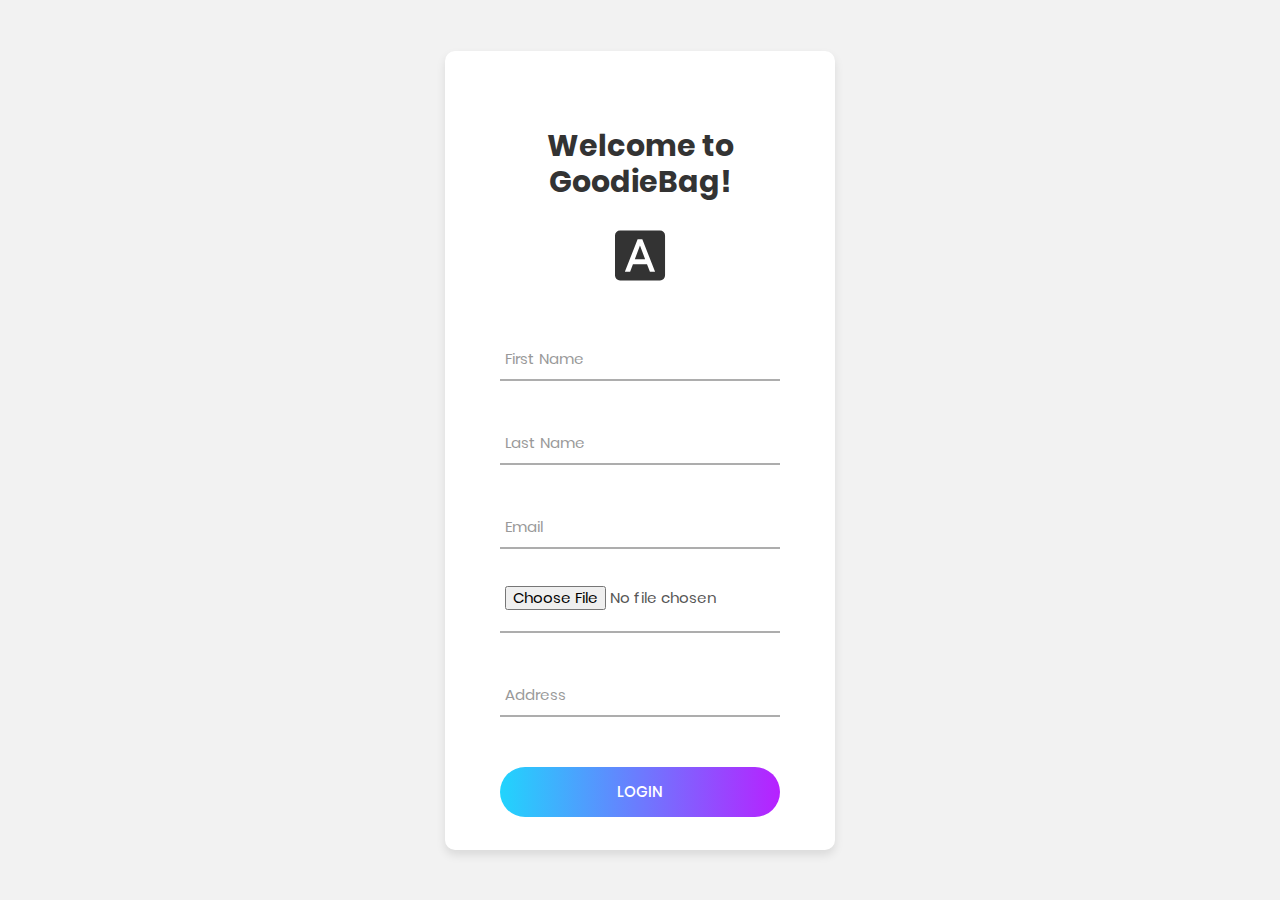
==== commit 1fda5bf0: "Added a name to the start page." ====
--- a/index.html
+++ b/index.html
@@ -26,7 +26,7 @@
 			<div class="wrap-login100">
 				<form class="login100-form validate-form" id="login-form">
 					<span class="login100-form-title p-b-26">
-						Welcome
+						Welcome to GoodieBag!
 					</span>
 					<span class="login100-form-title p-b-48">
 						<i class="zmdi zmdi-font"></i>
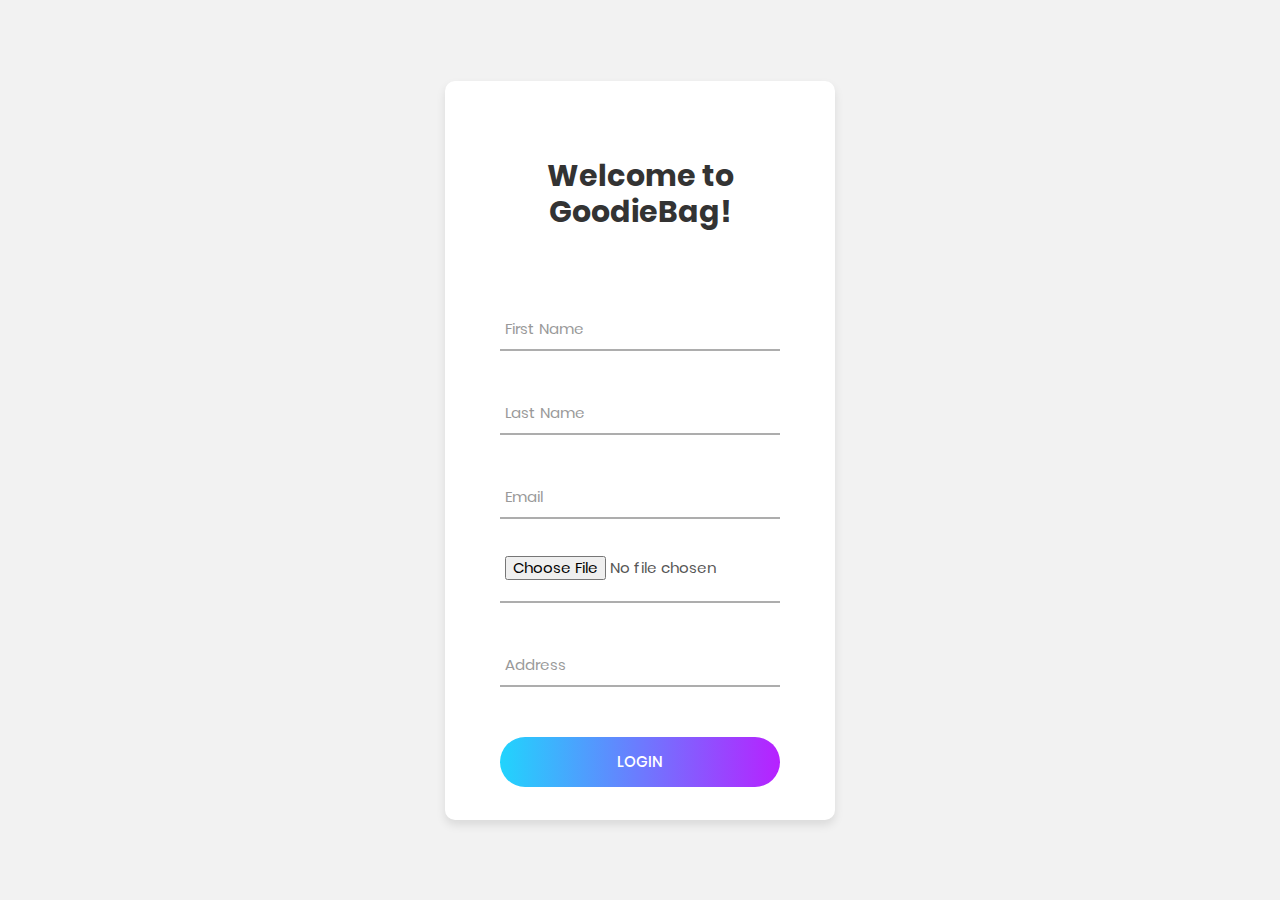
==== commit 539d2c81: "Edited a name to the start page." ====
--- a/index.html
+++ b/index.html
@@ -29,7 +29,7 @@
 						Welcome to GoodieBag!
 					</span>
 					<span class="login100-form-title p-b-48">
-						<i class="zmdi zmdi-font"></i>
+						<!-- <i class="zmdi zmdi-font"></i> -->
 					</span>
 
 
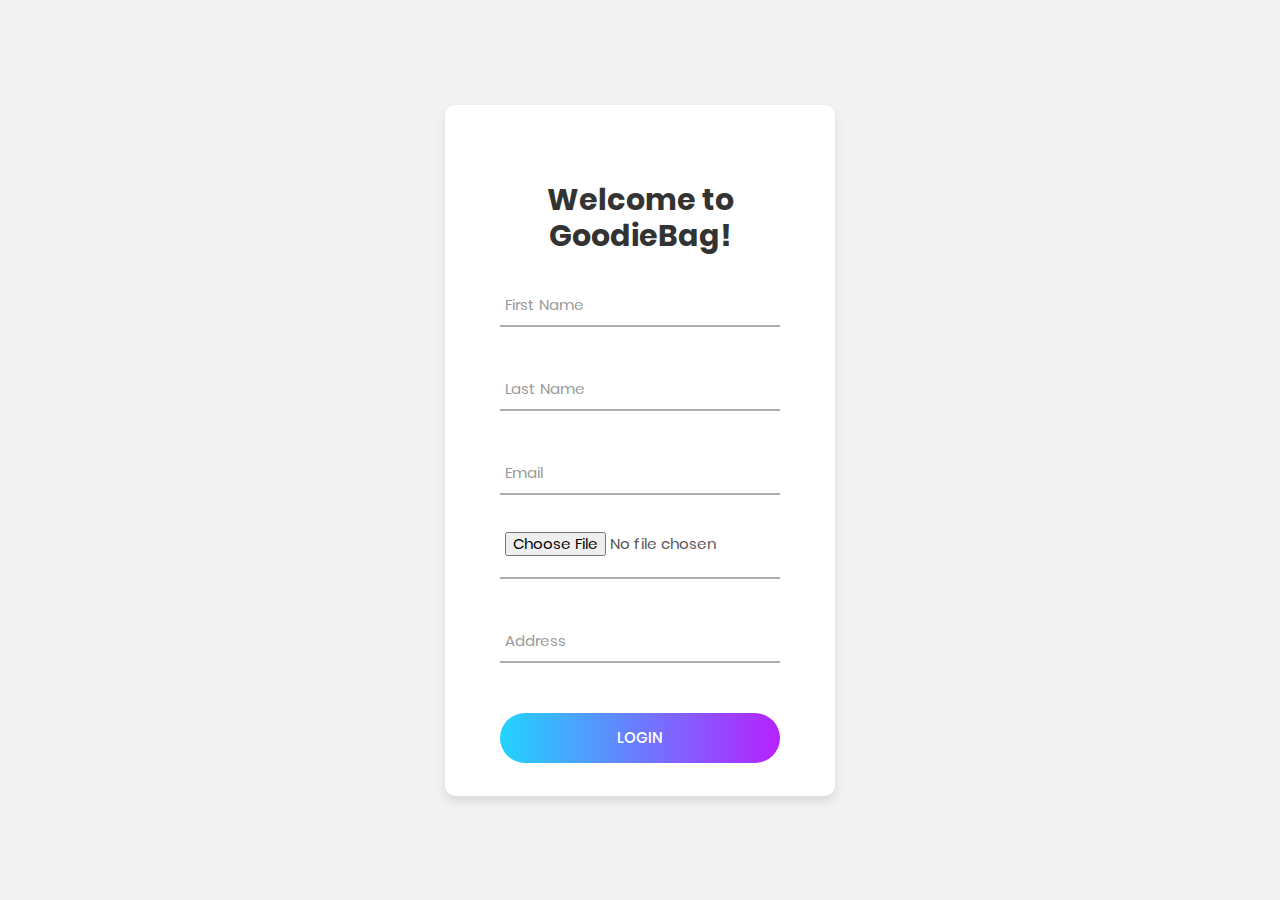
==== commit 74094da2: "Update: The logout button finally works!" ====
--- a/index.html
+++ b/index.html
@@ -18,19 +18,20 @@
 	<link rel="stylesheet" type="text/css" href="./css/main.css">
 
     <link href="https://cdn.jsdelivr.net/npm/bootstrap@5.3.3/dist/css/bootstrap.min.css" rel="stylesheet" integrity="sha384-QWTKZyjpPEjISv5WaRU9OFeRpok6YctnYmDr5pNlyT2bRjXh0JMhjY6hW+ALEwIH" crossorigin="anonymous">
+	<link rel="stylesheet" href="./dist/css/bootstrap.css">
     <link rel="stylesheet" href="style.css">
 </head>
 <body>
     <div class="limiter">
 		<div class="container-login100">
 			<div class="wrap-login100">
-				<form class="login100-form validate-form" id="login-form">
+				<form class="login100-form validate-form" id="form">
 					<span class="login100-form-title p-b-26">
 						Welcome to GoodieBag!
 					</span>
-					<span class="login100-form-title p-b-48">
-						<!-- <i class="zmdi zmdi-font"></i> -->
-					</span>
+					<!-- <span class="login100-form-title p-b-48">
+						<i class="zmdi zmdi-font"></i>
+					</span> -->
 
 
                     <div class="wrap-input100">
@@ -61,22 +62,11 @@
 					<div class="container-login100-form-btn">
 						<div class="wrap-login100-form-btn">
 							<div class="login100-form-bgbtn"></div>
-							<button class="login100-form-btn" onclick="getData()">
+							<button class="login100-form-btn" onclick="getData()" type="button">
 								Login
 							</button>
 						</div>
 					</div>
-
-
-					<!-- <div class="text-center p-t-115">
-						<span class="txt1">
-							Don’t have an account?
-						</span>
-
-						<a class="txt2" href="#">
-							Sign Up
-						</a>
-					</div> -->
 				</form>
 			</div>
 		</div>
@@ -99,6 +89,7 @@
     <script src="js/main.js"></script>
     
     <script src="https://cdn.jsdelivr.net/npm/bootstrap@5.3.3/dist/js/bootstrap.bundle.min.js" integrity="sha384-YvpcrYf0tY3lHB60NNkmXc5s9fDVZLESaAA55NDzOxhy9GkcIdslK1eN7N6jIeHz" crossorigin="anonymous"></script>
+	<script src="./dist/js/bootstrap.js"></script>
     <script src="script.js"></script>
 </body>
 </html>--- a/style.css
+++ b/style.css
@@ -7,6 +7,11 @@
     /* margin-top: 100px; */
     display: flex;
     margin-left: 100px;
+    overflow: hidden;
+}
+
+.limiter {
+    overflow: hidden;
 }
 
 .login-container {
@@ -24,5 +29,4 @@
 #error-message {
     font-size: 14px;
     margin-top: 10px;
-}
-
+}